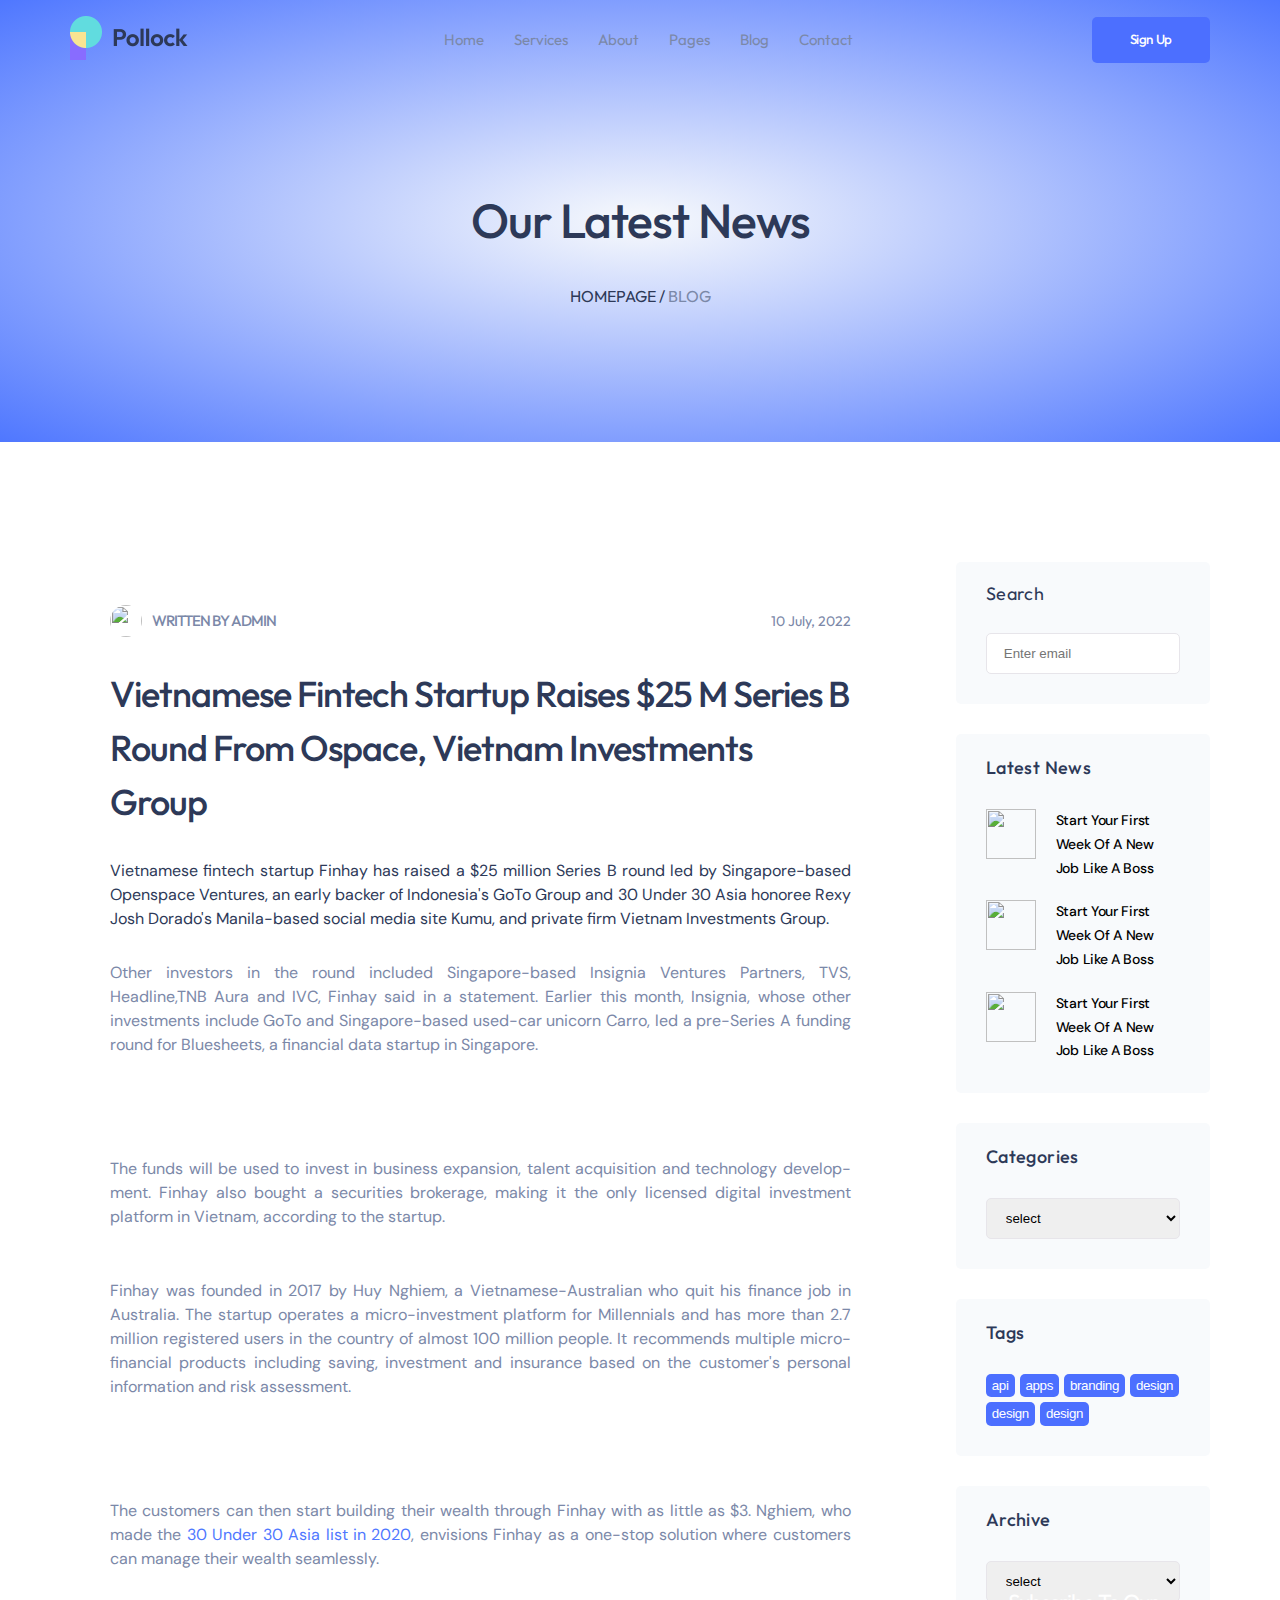
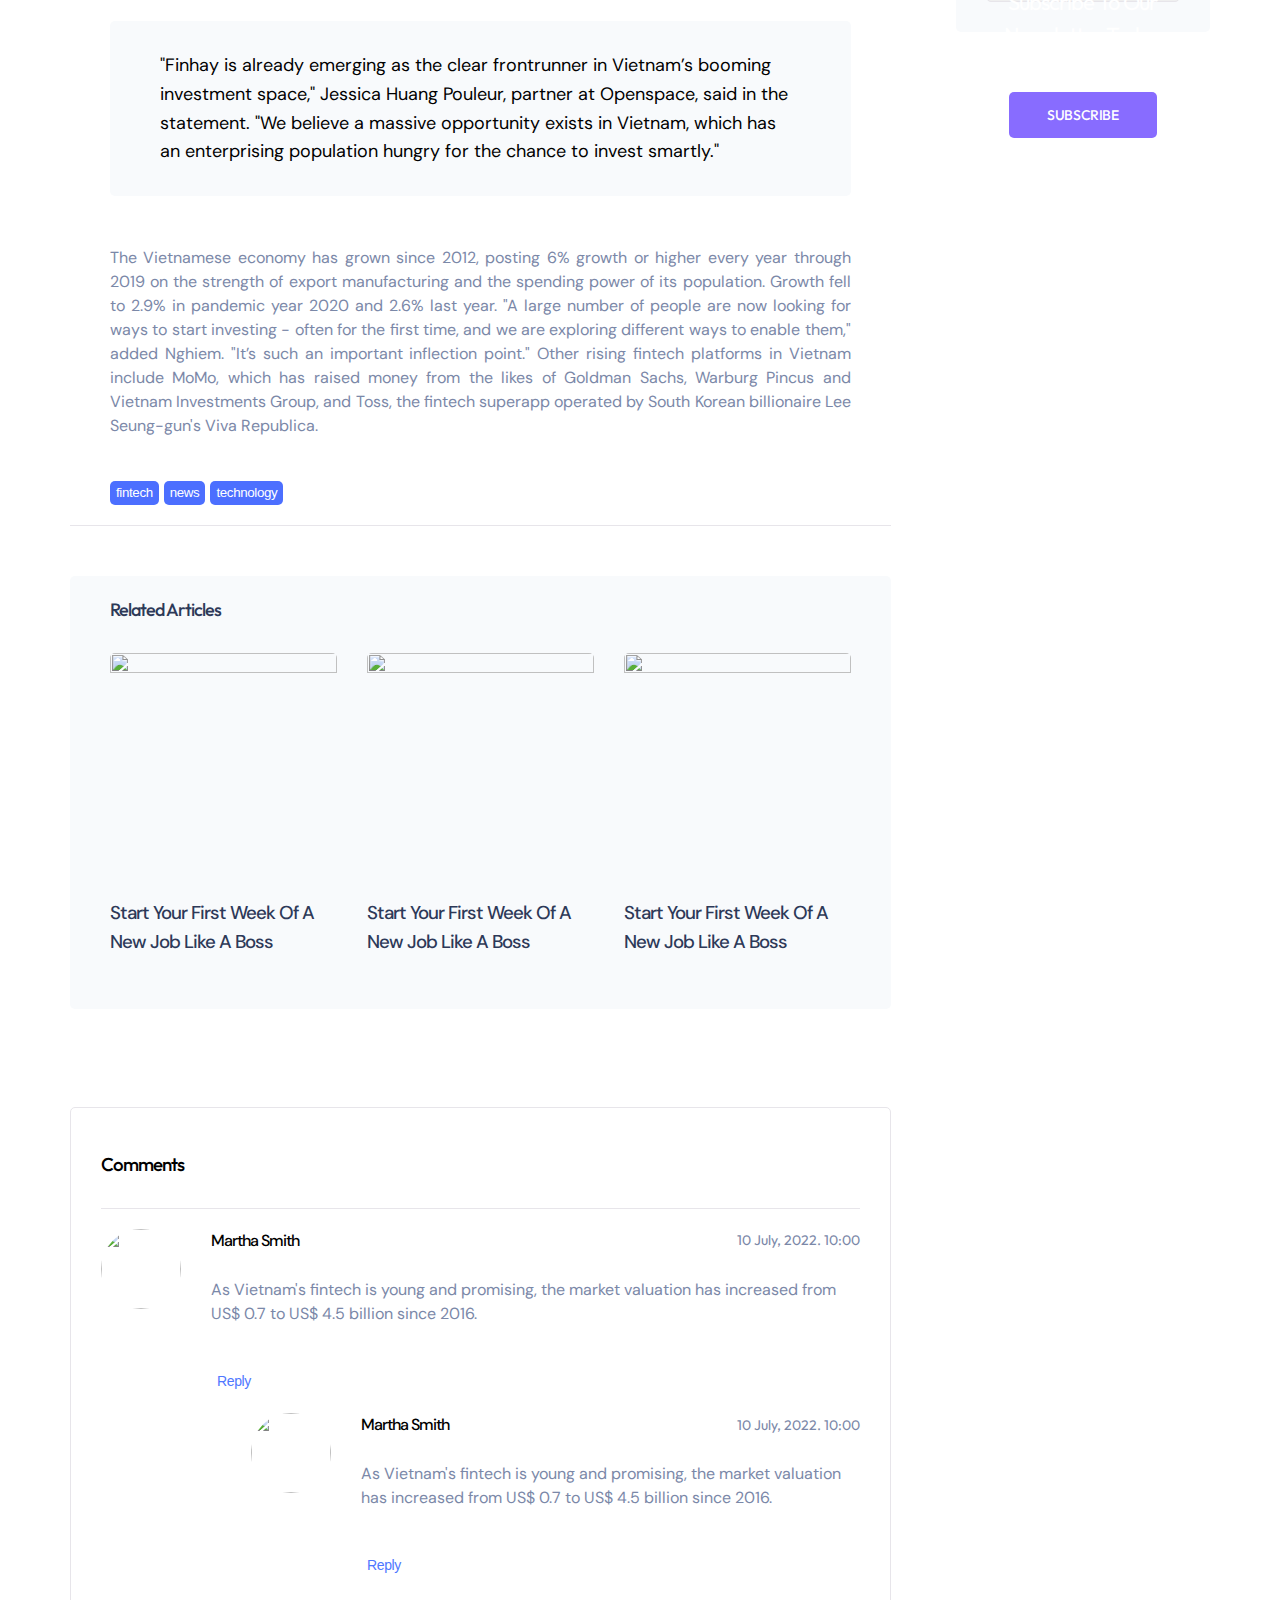
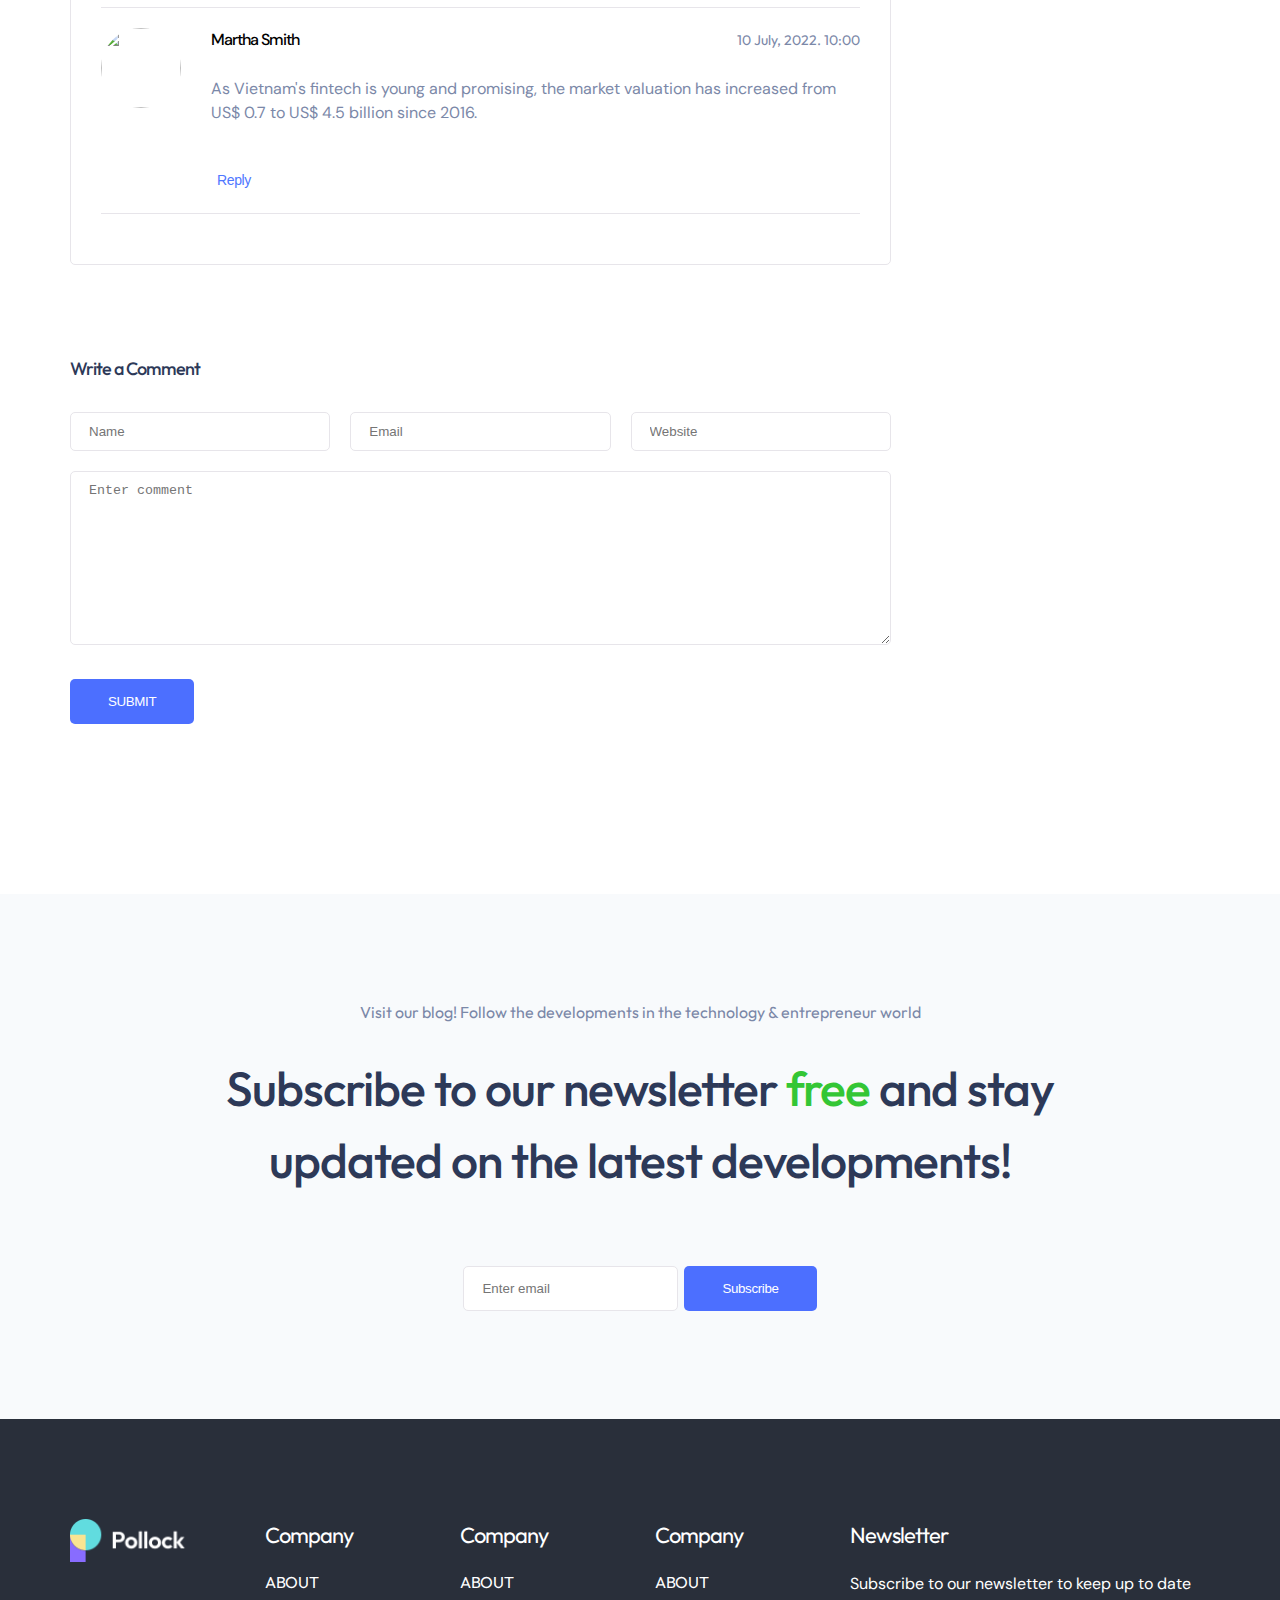
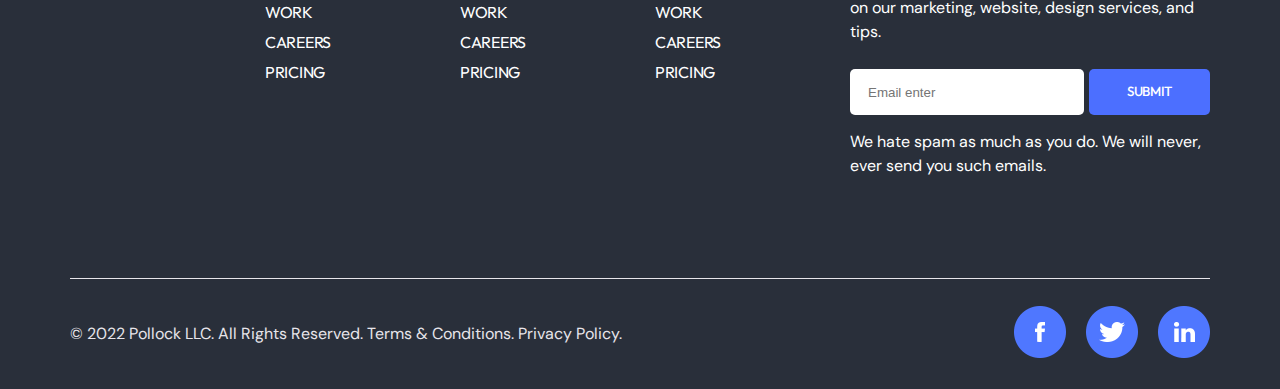
==== page_blog_single_post.html @ 5c11debd "init project" ====
<!DOCTYPE html>
<html lang="en">
  <head>
    <meta charset="UTF-8" />
    <meta http-equiv="X-UA-Compatible" content="IE=edge" />
    <meta name="viewport" content="width=device-width, initial-scale=1.0" />
    <link rel="stylesheet" href="./assets/css/header.css" />
    <link rel="stylesheet" href="./assets/css/helper.css" />
    <link rel="stylesheet" href="./assets/css/layout.css" />
    <link rel="stylesheet" href="./assets/css/styles.css" />
    <link rel="stylesheet" href="./assets/css/reset.css" />
    <link rel="stylesheet" href="./assets/css/page_blog_single_post.css" />
    <link rel="stylesheet" href="./assets/css/footer.css" />
    <link
      rel="stylesheet"
      href="https://cdnjs.cloudflare.com/ajax/libs/font-awesome/6.4.0/css/all.min.css"
      integrity="sha512-iecdLmaskl7CVkqkXNQ/ZH/XLlvWZOJyj7Yy7tcenmpD1ypASozpmT/E0iPtmFIB46ZmdtAc9eNBvH0H/ZpiBw=="
      crossorigin="anonymous"
      referrerpolicy="no-referrer"
    />
    <title>Document</title>
  </head>
  <body>
    <div class="wrapper">
      <!-- header -->
      <header class="header bg-light-gradient">
        <div class="header-main container d-flex justify-between align-center">
          <div class="header-logo">
            <a href="" class="header-logo__link">
              <img
                class="header-logo__image"
                src="./assets/image/logo.png"
                alt=""
              />
            </a>
          </div>
          <nav class="main-nav">
            <ul class="main-nav__list gap-30 unstyled d-flex align-center">
              <li class="main-nav__item">
                <a
                  href=""
                  class="main-nav__link f-outfit hsub-2 color-text-light decoration-none"
                  >Home</a
                >
              </li>
              <li class="main-nav__item">
                <a
                  href=""
                  class="main-nav__link f-outfit hsub-2 color-text-light decoration-none"
                  >Services</a
                >
              </li>
              <li class="main-nav__item">
                <a
                  href=""
                  class="main-nav__link f-outfit hsub-2 color-text-light decoration-none"
                  >About</a
                >
              </li>
              <li class="main-nav__item">
                <a
                  href=""
                  class="main-nav__link f-outfit hsub-2 color-text-light decoration-none"
                  >Pages</a
                >
              </li>
              <li class="main-nav__item">
                <a
                  href=""
                  class="main-nav__link f-outfit hsub-2 color-text-light decoration-none"
                  >Blog</a
                >
              </li>
              <li class="main-nav__item">
                <a
                  href=""
                  class="main-nav__link f-outfit hsub-2 color-text-light decoration-none"
                  >Contact</a
                >
              </li>
            </ul>
          </nav>
          <div class="header-action gap-20 d-flex justify-between align-center">
            <div class="header-action__item">
              <a href="" class="header-action__link">
                <i
                  class="fa-solid header-action__icon fa-magnifying-glass color-text-light"
                ></i>
              </a>
            </div>
            <div class="header-action__item">
              <a href="" class="header-action__link">
                <i
                  class="fa-solid header-action__icon fa-bag-shopping color-text-light"
                ></i>
              </a>
            </div>
            <div class="header-action__item">
              <button
                class="button f-outfit radius-small button-bg__primary button-spacing__primary"
              >
                Sign Up
              </button>
            </div>
          </div>
        </div>
        <div class="header-banner text-center pb-120">
          <h2 class="banner__title h2 color-text-heading">Our Latest News</h2>
          <span
            class="banner-router f-outfit color-text-heading text-uppercase"
          >
            homepage /
            <span class="banner-router__child color-text-light"> Blog </span>
          </span>
        </div>
      </header>
      <!-- end header -->
      <main class="main ">
        <section class="page-section container pb-120">
       
            <div class="sidebar row">
              <div class="d-flex flex-column gap-50 col" style="--w-xl: 9">
                <div class="card radius-small">
                  <div class="card__figure">
                    <img
                      src="https://i.pinimg.com/564x/ba/bd/2d/babd2dd545d405e752c16e2f4f1e6d29.jpg"
                      alt=""
                      class="card__image radius-small"
                    />
                  </div>
                  <div class="card__body d-flex flex-column">
                    <div class="card-info d-flex justify-between align-center">
                      <div class="card-info__author d-flex align-center">
                        <img
                          src="https://i.pinimg.com/564x/61/c6/9a/61c69a28c9e233dd6ea28fe404faa43c.jpg"
                          alt=""
                          class="author__image radius-big"
                        />
                        <h4
                          class="author__name text-uppercase color-text-light hsub-2"
                        >
                          Written By Admin
                        </h4>
                      </div>
                      <div
                        class="card-info__date f-outfit hsub-3 color-text-light"
                      >
                        10 July, 2022
                      </div>
                    </div>
                    <h2 class="card__title f-outfit color-text-heading h4">
                      Vietnamese Fintech Startup Raises $25 M Series B Round
                      From Ospace, Vietnam Investments Group
                    </h2>
                    <p
                      class="card__subtitle f-sans hsub-1 text-justify color-text-heading"
                    >
                      Vietnamese fintech startup Finhay has raised a $25 million
                      Series B round led by Singapore-based Openspace Ventures,
                      an early backer of Indonesia's GoTo Group and 30 Under 30
                      Asia honoree Rexy Josh Dorado's Manila-based social media
                      site Kumu, and private firm Vietnam Investments Group.
                    </p>
                    <div class="card__copy d-flex flex-column gap-50">
                      <p
                        class="card__copy f-sans hsub-1 text-justify color-text-light"
                      >
                        Other investors in the round included Singapore-based
                        Insignia Ventures Partners, TVS, Headline,TNB Aura and
                        IVC, Finhay said in a statement. Earlier this month,
                        Insignia, whose other investments include GoTo and
                        Singapore-based used-car unicorn Carro, led a pre-Series
                        A funding round for Bluesheets, a financial data startup
                        in Singapore.
                      </p>
                      <img
                        src="https://i.pinimg.com/564x/04/37/f6/0437f61178f8d290c9ce73eb2063abb8.jpg"
                        alt=""
                        class="card-copy__image"
                      />
                      <p
                        class="card__copy f-sans hsub-1 text-justify color-text-light"
                      >
                        The funds will be used to invest in business expansion,
                        talent acquisition and technology develop- ment. Finhay
                        also bought a securities brokerage, making it the only
                        licensed digital investment platform in Vietnam,
                        according to the startup.
                      </p>
                      <p
                        class="card__copy f-sans hsub-1 text-justify color-text-light"
                      >
                        Finhay was founded in 2017 by Huy Nghiem, a
                        Vietnamese-Australian who quit his finance job in
                        Australia. The startup operates a micro-investment
                        platform for Millennials and has more than 2.7 million
                        registered users in the country of almost 100 million
                        people. It recommends multiple micro-financial products
                        including saving, investment and insurance based on the
                        customer's personal information and risk assessment.
                      </p>
                      <img
                        src="https://i.pinimg.com/564x/b8/0c/92/b80c92c9e4e44bb96b634a8e939a6ffc.jpg"
                        alt=""
                        class="card-copy__image"
                      />
                      <p
                        class="card__copy f-sans hsub-1 text-justify color-text-light"
                      >
                        The customers can then start building their wealth
                        through Finhay with as little as $3. Nghiem, who made
                        the
                        <span class="color-action-blue"
                          >30 Under 30 Asia list in 2020</span
                        >, envisions Finhay as a one-stop solution where
                        customers can manage their wealth seamlessly.
                      </p>
                      <div
                        class="card-box__copy bg-light radius-small f-sans paragraph-1"
                      >
                        "Finhay is already emerging as the clear frontrunner in
                        Vietnam’s booming investment space," Jessica Huang
                        Pouleur, partner at Openspace, said in the statement.
                        "We believe a massive opportunity exists in Vietnam,
                        which has an enterprising population hungry for the
                        chance to invest smartly."
                      </div>
                      <p
                        class="card__copy f-sans hsub-1 text-justify color-text-light"
                      >
                        The Vietnamese economy has grown since 2012, posting 6%
                        growth or higher every year through 2019 on the strength
                        of export manufacturing and the spending power of its
                        population. Growth fell to 2.9% in pandemic year 2020
                        and 2.6% last year. "A large number of people are now
                        looking for ways to start investing - often for the
                        first time, and we are exploring different ways to
                        enable them," added Nghiem. "It’s such an important
                        inflection point." Other rising fintech platforms in
                        Vietnam include MoMo, which has raised money from the
                        likes of Goldman Sachs, Warburg Pincus and Vietnam
                        Investments Group, and Toss, the fintech superapp
                        operated by South Korean billionaire Lee Seung-gun's
                        Viva Republica.
                      </p>
                    </div>
                  </div>
                  <div
                    class="border-bottom card__footer d-flex justify-between align-center"
                  >
                    <div class="d-flex gap-5">
                      <button class="button button-bg__primary radius-small">
                        fintech
                      </button>
                      <button class="button button-bg__primary radius-small">
                        news
                      </button>
                      <button class="button button-bg__primary radius-small">
                        technology
                      </button>
                    </div>
                    <ul class="card-icon unstyled d-flex">
                      <li class="card-icon__item">
                        <a href="" class="color-text-light">
                          <i class="fa-brands fa-twitter"></i>
                        </a>
                      </li>
                      <li class="card-icon__item">
                        <a href="" class="color-text-light">
                          <i class="fa-brands fa-facebook"></i>
                        </a>
                      </li>
                      <li class="card-icon__item">
                        <a href="" class="color-text-light">
                          <i class="fa-brands fa-linkedin"></i>
                        </a>
                      </li>
                    </ul>
                  </div>
                </div>
                <div class="related-wrapper bg-light radius-small">
                    <h2 class="h6 color-text-heading">Related Articles</h2>
                    <div class="related-articles row">
                      <div class="col" style="--w-xl: 4">
                        <div class="card d-flex flex-column gap-20">
                          <img
                            src="https://i.pinimg.com/564x/61/c6/9a/61c69a28c9e233dd6ea28fe404faa43c.jpg"
                            alt=""
                            class="card__image aspect-square radius-small"
                          />
                          <h3 class="card__title f-sans color-text-heading">
                            Start Your First Week Of A New Job Like A Boss
                          </h3>
                        </div>
                      </div>
                      <div class="col" style="--w-xl: 4">
                        <div class="card d-flex flex-column gap-20">
                          <img
                            src="https://i.pinimg.com/564x/c1/e4/19/c1e419436866b1fc0b0617cddaef78e4.jpg"
                            alt=""
                            class="card__image aspect-square radius-small"
                          />
                          <h3 class="card__title f-sans color-text-heading">
                            Start Your First Week Of A New Job Like A Boss
                          </h3>
                        </div>
                      </div>
                      <div class="col" style="--w-xl: 4">
                        <div class="card d-flex flex-column gap-20">
                          <img
                            src="https://i.pinimg.com/736x/e9/65/49/e96549b7b647e0893d6d91e69930e09c.jpg"
                            alt=""
                            class="card__image aspect-square radius-small"
                          />
                          <h3 class="card__title f-sans color-text-heading">
                            Start Your First Week Of A New Job Like A Boss
                          </h3>
                        </div>
                      </div>
                    </div>
                </div>
                <div class="comment-wrapper border-solid__light radius-small">
                    <h3 class="comment__title">Comments</h3>
                    <div class="comment__item gap-30 border-top d-flex">
                      <div class="comment__figure">
                        <img
                          src="https://i.pinimg.com/564x/a7/c4/14/a7c414ca49379e761c4adec30c6b21cc.jpg"
                          alt=""
                          class="comment__image radius-big"
                        />
                      </div>
                      <div class="comment-content w-full">
                        <div class="d-flex justify-between align-center">
                          <h4 class="comment-content__name f-sans hsub-1">
                            Martha Smith
                          </h4>
                          <span class="d-block hsub-3 color-text-light f-outfit">
                            10 July, 2022. 10:00
                          </span>
                        </div>
                        <div
                          class="comment-content__text f-sans hsub-1 color-text-light"
                        >
                          As Vietnam's fintech is young and promising, the market
                          valuation has increased from US$ 0.7 to US$ 4.5 billion since
                          2016.
                        </div>
                        <button class="button color-main-blue weight-500 hsub-3">
                          <i class="fa-solid fa-reply"></i> Reply
                        </button>
                      </div>
                    </div>
                  
                    <div class="comment-item__reply gap-30  d-flex">
                      <div class="comment__figure">
                        <img
                          src="https://i.pinimg.com/564x/54/19/19/541919f3f3794098edbaf5e1cd3f70c8.jpg"
                          alt=""
                          class="comment__image radius-big"
                        />
                      </div>
                      <div class="comment-content w-full">
                        <div class="d-flex justify-between align-center">
                          <h4 class="comment-content__name f-sans hsub-1">
                            Martha Smith
                          </h4>
                          <span class="d-block hsub-3 color-text-light f-outfit">
                            10 July, 2022. 10:00
                          </span>
                        </div>
                        <div
                          class="comment-content__text f-sans hsub-1 color-text-light"
                        >
                          As Vietnam's fintech is young and promising, the market
                          valuation has increased from US$ 0.7 to US$ 4.5 billion since
                          2016.
                        </div>
                        <button class="button color-main-blue weight-500 hsub-3">
                          <i class="fa-solid fa-reply"></i> Reply
                        </button>
                      </div>
                    </div>
                    <div class="comment__item gap-30 border-top d-flex">
                        <div class="comment__figure">
                          <img
                            src="https://i.pinimg.com/564x/a7/c4/14/a7c414ca49379e761c4adec30c6b21cc.jpg"
                            alt=""
                            class="comment__image radius-big"
                          />
                        </div>
                        
                        <div class="comment-content w-full">
                          <div class="d-flex justify-between align-center">
                            <h4 class="comment-content__name f-sans hsub-1">
                              Martha Smith
                            </h4>
                            <span class="d-block hsub-3 color-text-light f-outfit">
                              10 July, 2022. 10:00
                            </span>
                          </div>
                          <div
                            class="comment-content__text f-sans hsub-1 color-text-light"
                          >
                            As Vietnam's fintech is young and promising, the market
                            valuation has increased from US$ 0.7 to US$ 4.5 billion since
                            2016.
                          </div>
                          <button class="button color-main-blue weight-500 hsub-3">
                            <i class="fa-solid fa-reply"></i> Reply
                          </button>
                        </div>
                      </div>
                  </div>
                  <form action="" class="form-comment ">
                        <h3 class="color-text-heading h6 form-comment__title">
                            Write a Comment
                        </h3>
                        <div class="d-flex justify-between gap-20">
                            <input type="text" name="" id="" class="border-solid__light w-full input-outline__none radius-small input-spacing__medium" placeholder="Name">
                            <input type="text" name="" id="" class="border-solid__light w-full input-outline__none radius-small input-spacing__medium" placeholder="Email">
                            <input type="text" name="" id="" class="border-solid__light w-full input-outline__none radius-small input-spacing__medium" placeholder="Website">
                        </div>
                        <div class="">
                            <textarea placeholder="Enter comment" class="radius-small input-spacing__medium form-input__text input-outline__none w-full border-solid__light" name="" id="" cols="30" rows="10"></textarea>
                        </div>
                        <button class="button button-spacing__primary button-bg__primary radius-small text-uppercase ">
                            Submit
                        </button>
                  </form>
              </div>
              <aside class="col gap-30 d-flex flex-column" style="--w-xl: 3">
                <div class="aside-item bg-light radius-small">
                  <div class="aside-item__form d-flex flex-column">
                    <label
                      for=""
                      class="aside-item__title f-outfit h6 color-text-heading"
                    >
                      Search
                    </label>
                    <div
                      class="input-group bg-white d-flex justify-between border-solid__light radius-small"
                    >
                      <input
                        type="text"
                        class="input-group__input input input-outline__none"
                        placeholder="Enter email"
                        name=""
                        id=""
                      />
                      <button class="button">
                        <i class="fa-solid fa-magnifying-glass"></i>
                      </button>
                    </div>
                  </div>
                </div>
                <div class="aside-item bg-light radius-small">
                  <h3 class="aside-item__title f-outfit h6 color-text-heading">
                    Latest News
                  </h3>
                  <div class="list-popup d-flex flex-column gap-20">
                    <div class="list-popup__item gap-20 d-flex">
                      <img
                        src="https://i.pinimg.com/564x/fa/b7/06/fab7066ab2403b1694e13d5d5771da05.jpg"
                        alt=""
                        class="popup__image"
                      />
                      <h4 class="popup__title f-sans hsub-3">
                        Start Your First Week Of A New Job Like A Boss
                      </h4>
                    </div>
                    <div class="list-popup__item gap-20 d-flex">
                      <img
                        src="https://i.pinimg.com/564x/fa/b7/06/fab7066ab2403b1694e13d5d5771da05.jpg"
                        alt=""
                        class="popup__image"
                      />
                      <h4 class="popup__title f-sans hsub-3">
                        Start Your First Week Of A New Job Like A Boss
                      </h4>
                    </div>
                    <div class="list-popup__item gap-20 d-flex">
                      <img
                        src="https://i.pinimg.com/564x/fa/b7/06/fab7066ab2403b1694e13d5d5771da05.jpg"
                        alt=""
                        class="popup__image"
                      />
                      <h4 class="popup__title f-sans hsub-3">
                        Start Your First Week Of A New Job Like A Boss
                      </h4>
                    </div>
                  </div>
                </div>
                <div class="aside-item bg-light radius-small">
                  <h3 class="aside-item__title f-outfit h6 color-text-heading">
                    Categories
                  </h3>
                  <select
                    name=""
                    id=""
                    class="w-full border-solid__light select-group radius-small"
                  >
                    <option value="">select</option>
                  </select>
                </div>

                <div class="aside-item bg-light radius-small">
                  <h3 class="aside-item__title f-outfit h6 color-text-heading">
                    Tags
                  </h3>
                  <div class="list-tabs d-flex flex-wrap gap-5">
                    <button class="button button-bg__primary radius-small">
                      api
                    </button>
                    <button class="button button-bg__primary radius-small">
                      apps
                    </button>
                    <button class="button button-bg__primary radius-small">
                      branding
                    </button>
                    <button class="button button-bg__primary radius-small">
                      design
                    </button>
                    <button class="button button-bg__primary radius-small">
                      design
                    </button>
                    <button class="button button-bg__primary radius-small">
                      design
                    </button>
                  </div>
                </div>
                <div class="aside-item bg-light radius-small">
                  <h3 class="aside-item__title f-outfit h6 color-text-heading">
                    Archive
                  </h3>
                  <select
                    name=""
                    id=""
                    class="w-full border-solid__light select-group radius-small"
                  >
                    <option value="">select</option>
                  </select>
                </div>
                <div
                  class="aside-item__figure relative d-flex justify-center align-center"
                >
                  <img
                    src="https://i.pinimg.com/564x/f8/4e/74/f84e74292788d5b0f3b155b888dbfb21.jpg"
                    alt=""
                    class="radius-small"
                  />

                  <div
                    class="figure-text align-center absolute d-flex flex-column"
                  >
                    <h5 class="text-center h5 color-white weight-400">
                      Subscribe To Our Newsletter Today
                    </h5>
                    <button
                      class="button button-bg__secondary text-uppercase f-outfit hsub-3 button-spacing__primary radius-small"
                    >
                      Subscribe
                    </button>
                  </div>
                </div>
              </aside>
            </div>
       
        </section>
        <section class="page-section bg-light">
            <div class="email-group text-center">
              <p
                class="email-group__subheading f-outfit weight-400 color-text-light"
              >
                Visit our blog! Follow the developments in the technology &
                entrepreneur world
              </p>
              <h2 class="email-group__heading h2 f-outfit color-text-heading">
                Subscribe to our newsletter
                <span class="color-main-green">free</span> and stay updated on the
                latest developments!
              </h2>
              <div class="email-form d-flex justify-center">
                <input
                  type="text"
                  placeholder="Enter email"
                  name=""
                  id=""
                  class="radius-small input-email__input input-outline__none border-solid__light"
                />
                <button
                  class="button button-bg__primary radius-small button-spacing__primary"
                >
                  Subscribe
                </button>
              </div>
            </div>
          </section>
      </main>
      <!-- footer -->
      <footer class="footer bg-dark-light">
        <div class="footer__block-wrapper container">
          <div class="row pd-100">
            <div class="col" style="--w-xl: 2">
              <img
                src="./assets/image/logo-footer.png"
                alt=""
                class="footer__image"
              />
            </div>
            <div class="col" style="--w-xl: 2">
              <h2 class="footer-block__heading color-white weight-400 h5">
                Company
              </h2>
              <ul class="footer-nav__list d-flex flex-column">
                <li class="footer-nav__item unstyled">
                  <a
                    href=""
                    class="decoration-none color-white f-outfit d-block text-uppercase spacing-small"
                  >
                    About
                  </a>
                </li>
                <li class="footer-nav__item unstyled">
                  <a
                    href=""
                    class="decoration-none color-white f-outfit d-block text-uppercase spacing-small"
                  >
                    Work
                  </a>
                </li>
                <li class="footer-nav__item unstyled">
                  <a
                    href=""
                    class="decoration-none color-white f-outfit d-block text-uppercase spacing-small"
                  >
                    Careers
                  </a>
                </li>
                <li class="footer-nav__item unstyled">
                  <a
                    href=""
                    class="decoration-none color-white f-outfit d-block text-uppercase spacing-small"
                  >
                    Pricing
                  </a>
                </li>
              </ul>
            </div>
            <div class="col" style="--w-xl: 2">
              <h2 class="footer-block__heading color-white weight-400 h5">
                Company
              </h2>
              <ul class="footer-nav__list d-flex flex-column">
                <li class="footer-nav__item unstyled">
                  <a
                    href=""
                    class="decoration-none color-white f-outfit d-block text-uppercase spacing-small"
                  >
                    About
                  </a>
                </li>
                <li class="footer-nav__item unstyled">
                  <a
                    href=""
                    class="decoration-none color-white f-outfit d-block text-uppercase spacing-small"
                  >
                    Work
                  </a>
                </li>
                <li class="footer-nav__item unstyled">
                  <a
                    href=""
                    class="decoration-none color-white f-outfit d-block text-uppercase spacing-small"
                  >
                    Careers
                  </a>
                </li>
                <li class="footer-nav__item unstyled">
                  <a
                    href=""
                    class="decoration-none color-white f-outfit d-block text-uppercase spacing-small"
                  >
                    Pricing
                  </a>
                </li>
              </ul>
            </div>
            <div class="col" style="--w-xl: 2">
              <h2 class="footer-block__heading color-white weight-400 h5">
                Company
              </h2>
              <ul class="footer-nav__list d-flex flex-column">
                <li class="footer-nav__item unstyled">
                  <a
                    href=""
                    class="decoration-none color-white f-outfit d-block text-uppercase spacing-small"
                  >
                    About
                  </a>
                </li>
                <li class="footer-nav__item unstyled">
                  <a
                    href=""
                    class="decoration-none color-white f-outfit d-block text-uppercase spacing-small"
                  >
                    Work
                  </a>
                </li>
                <li class="footer-nav__item unstyled">
                  <a
                    href=""
                    class="decoration-none color-white f-outfit d-block text-uppercase spacing-small"
                  >
                    Careers
                  </a>
                </li>
                <li class="footer-nav__item unstyled">
                  <a
                    href=""
                    class="decoration-none color-white f-outfit d-block text-uppercase spacing-small"
                  >
                    Pricing
                  </a>
                </li>
              </ul>
            </div>
            <div class="col" style="--w-xl: 4">
              <h2 class="footer-block__heading color-white weight-400 h5">
                Newsletter
              </h2>
              <div class="footer-content__text f-sans color-white hsub-1">
                Subscribe to our newsletter to keep up to date on our marketing,
                website, design services, and tips.
              </div>
              <div class="footer-form d-flex flex-row gap-5">
                <input
                  type="text"
                  name=""
                  id=""
                  placeholder="Email enter"
                  class="input radius-small input-outline__none border-solid__light input-spacing__medium w-full"
                />
                <button
                  class="button radius-small button-bg__primary button-spacing__primary text-uppercase f-outfit"
                >
                  Submit
                </button>
              </div>
              <div class="footer-content__text f-sans color-white hsub-1">
                We hate spam as much as you do. We will never, ever send you
                such emails.
              </div>
            </div>
          </div>
          <div
            class="footer-box__sub border-top d-flex justify-between align-center"
          >
            <div class="color-text-gray f-sans hsub-1">
              © 2022 Pollock LLC. All Rights Reserved. Terms & Conditions.
              Privacy Policy.
            </div>
            <ul class="nav-icon unstyled d-flex gap-20">
              <li class="nav-icon__item">
                <a href="" class="d-block">
                  <img
                    src="./assets/image/face.png"
                    alt=""
                    class="nav-icon__image"
                  />
                </a>
              </li>
              <li class="nav-icon__item">
                <a href="" class="d-block">
                  <img
                    src="./assets/image/tw.png"
                    alt=""
                    class="nav-icon__image"
                  />
                </a>
              </li>
              <li class="nav-icon__item">
                <a href="" class="d-block">
                  <img
                    src="./assets/image/in.png"
                    alt=""
                    class="nav-icon__image"
                  />
                </a>
              </li>
            </ul>
          </div>
        </div>
      </footer>
      <!-- end footer -->
    </div>
  </body>
</html>
---- assets/css/header.css ----
.header{
    padding: 16px 0;
}
.header-logo__image{
    max-width: 176px;
    max-height: 44px;
}


.header-action__icon{
    width: 24px;
    height: 24px;
}


.banner__title{
    margin-bottom: 30px;
}
---- assets/css/helper.css ----
.w-full{
    width: 100%;
}
.h-full{
    height: 100%;
}
.flex-wrap{
    flex-wrap: wrap;
}
.d-flex {
    display: flex;
}
.d-block{
    display: block;
}
.d-none{
    display: none;
}
.flex-row{
    flex-direction: row;
}
.row-reverse{
    flex-direction: row-reverse;
}
.flex-column{
    flex-direction: column;
}
.unstyled{
    list-style-type: none;
}
.justify-center{
    justify-content: center
}
.justify-between{
    justify-content: space-between;
}
.align-center{
    align-items: center;
}
.decoration-none{
    text-decoration: none;
}
.text-center{
    text-align: center;
}
.text-justify{
    text-align: justify;
}
.pointer{
    cursor: pointer;
} 
.text-uppercase{
    text-transform: uppercase;
}
.gap-5{
    gap: 5px;
}
.gap-10{
    gap: 10px;
}
.gap-30{
    gap: 30px;
}
.gap-20{
    gap: 20px;
}
.gap-50{
    gap: 50px;
}
.gap-65{
    gap: 65px 0;
}
.relative{
    position: relative;
}
.absolute{
    position: absolute;
}

.f-outfit{
    font-family: var(--font-outfit);
}
.f-sans {
    font-family: var(--font-sans);
}

/* typography */
.h0{
    font-size: 72px;
}
.h1{
    font-size: 64px;
}
.h2{
    font-size: 48px;

}
.h3{
    font-size: 42px;
}
.h4{
    font-size: 36px;
}
.h5{
    font-size: 22px;
}
.h6{
    font-size: 18px;
}
.hsub-1{
    font-size: 16px;
    line-height: 1.5;
}
.hsub-2{
    font-size: 15px;
    line-height: 1.7;

}
.hsub-3{
    font-size: 14px;
    line-height: 1.5;

}

.paragraph-1{
    font-size: 18px;
    line-height: 1.6;


}
.paragraph-2{
    font-size: 16px;
    line-height: 1.5;

}
.paragraph-3{
    font-size: 14px;
    line-height: 1.5;
}

/* 
font weight
*/
.weight-400{
    font-weight: 400;
}
.weight-500{
    font-weight: 500;
}

/* 
spacing
*/
.spacing-small{
    letter-spacing: -0.3px;
}

.pb-120{
    padding: 120px 0;
}
.pd-100{
    padding: 100px 0;
}


/* radius */
.radius-small {
    border-radius: 5px;
}
.radius-medium{
    border-radius: 20px;
}
.radius-big{
    border-radius: 50%;
}
/* 
aspect
*/

.aspect-square{
    aspect-ratio: 1;
}
/* 
border color
*/
.border-solid__light {
    border: 1px solid var(--color-text-gray);

}
.border-top{
    border-top:  1px solid var(--color-text-gray);
}
.border-bottom{
    border-bottom:  1px solid var(--color-text-gray);

}
/* button */

.button{
    border: none;
    background: var(--bg-white);
    font-weight: 500;
    line-height: 1.6;
    letter-spacing: -0.36px;
}
.button-bg__primary{
    background-color: var(--bg-btn-blue);
    color: var(--color-white);
}
.button-bg__secondary{
    background-color: var(--color-main-purple);
    color: var(--color-white) ;
}
.button-bg__gray{
    background-color: var(--color-text-gray);
    color: var(--color-text-light) ;
}

.button-style__primary{
    padding: 15px 24px;
}
.button-style__secondary{
    padding: 12px 20px;
}
.button-spacing__primary{
    padding: 12px 38px;
}

.input{
    border: none;
}
.input-spacing__medium{
    padding: 11px 18px;
}
.input-outline__none{
    outline: none;
}
---- assets/css/layout.css ----
.container{
    max-width: 1170px;
    margin: 0 auto;
    padding-inline: calc((var(--gap) / 2));
}
.row{
    display: flex;
    flex-wrap: wrap;
    margin-inline: calc((-1 * var(--gap) / 2));
}
.col{
    width: 100%;
    padding-inline: calc((var(--gap) / 2));
}
/* responsive */
@media(min-width: 320px){
    [style*="--w-sm"]{
        width: calc((100% / 12 ) * var(--w-sm));
        max-width: calc((100% / 12 ) var(--w-sm));
    }
}
@media(min-width : 768px){
    [style*="--w-md"]{
        width: calc((100% / 12) * var(--w-md));
        max-width: calc((100% / 12) * var(--w-md));
    }
}   
@media(min-width : 992px){
    [style*="--w-lg"]{
        width: calc((100% / 12) * var(--w-lg));
        max-width: calc((100% / 12) var(--w-lg));
    }
}
@media(min-width : 1200px){
    [style*="--w-xl"]{
        width: calc((100% / 12) * var(--w-xl));
        max-width: calc((100% / 12) var(--w-xl));
    }
}
---- assets/css/styles.css ----
/* 
home
*/

.tex-box{

}
.text-box__width--big{
  width: 970px;
  margin: 0 auto;
}
.text-box__width--medium{
  width: 870px;
  margin: 0 auto;
}

/* === header === */
.page-header {
  padding: 16px 0;
}
.logo-image {
  width: 176px;
}
.item-hover__active {
  width: 10px;
  height: 10px;
  background: var(--color-main-green);
  top: -5px;
}
.header-action {
  gap: 20px;
}

.action-item i {
  font-size: 24px;
}
.action-item__button {
  padding: 12px 38px;
  margin-left: 10px;
}
.item-card__active {
  width: 10px;
  height: 10px;
  background: var(--color-main-red);
  left: 14px;
  top: 0;
  border: 2px solid var(--color-white);
}
---- assets/css/page_blog_single_post.css ----
.sidebar{
    gap: 35px !important ;
    flex-wrap: nowrap ;
}


/* 
card post
*/
.card__body{
    padding: 25px 40px 43px 40px;
    gap: 30px;
}
.author__image{
    width: 32px;
    height: 32px;
}
.card-info__author{
    gap: 10px;
}
.card__link{
    width: 160px;
}
.card-box__copy{
    padding: 30px 50px;
}
.card__footer{
    padding: 0 40px 20px 40px;
}
.card-icon{
    gap: 15px;
}
/* 
aside
*/
.aside-item{
    padding: 20px 30px 30px 30px;
}
.input-group{
    padding: 11px 15px;

}
.input-group__input{
    max-width: 97px;
}
.list-popup{
    margin-top: 28px;
}
.aside-item__title{
    letter-spacing: 0.4px;
    margin-bottom: 28px;
}

.popup__image{
    max-width: 50px;
    height: 50px;
}
.popup__title{
    line-height: 1.7;
    letter-spacing: -0.3px;
}

.select-group{
    padding: 11px 15px;
}
.figure-text{
    max-width: 170px;
    gap: 40px;
}
/*  */

.related-wrapper{
    padding: 20px 40px 53px 40px;
}
.related-articles{
    margin-top: 30px;
}

/* 
comment
*/
.comment-wrapper{
    margin-top: 48px;
    padding: 42px 30px 50px 30px;
}
.comment__item{
   padding: 20px 0;
   margin-top: 30px;
}
.comment-item__reply{
    padding-left: 150px;
}
.comment__item:last-child{
    border-bottom:  1px solid var(--color-text-gray);
}
.comment__image{
    width: 80px;
    height: 80px;
}
.comment-content__text{
    margin-top: 25px;
    margin-bottom: 43px;
}

.form-comment{
    margin-top: 40px;
    margin-bottom: 50px;
}
.form-comment__title{
    margin-bottom: 30px;
}
.form-input__text{
    margin-top: 20px;
    margin-bottom: 30px;
}

/* 
section email
*/
.email-group{
    max-width: 870px;
    margin: 0 auto;
    padding: 108px 0;
   
}
.email-group__heading{
    margin-top: 30px;
    margin-bottom: 70px;
}
.input-email__input{
    padding: 12px 18px;
}
.email-form{
 gap: 6px;
}
---- assets/css/footer.css ----
.footer__block-wrapper{
   
}
.footer-block__heading{
    margin-bottom: 20px ;
}
.footer-nav__list{
    gap: 10px;
}
.footer-form{
    margin-top: 25px;
    margin-bottom: 15px;
}
.footer-box__sub{
    padding: 27px 0;
}

.nav-icon__image{
    width: 52px;
    height: 52px;
}
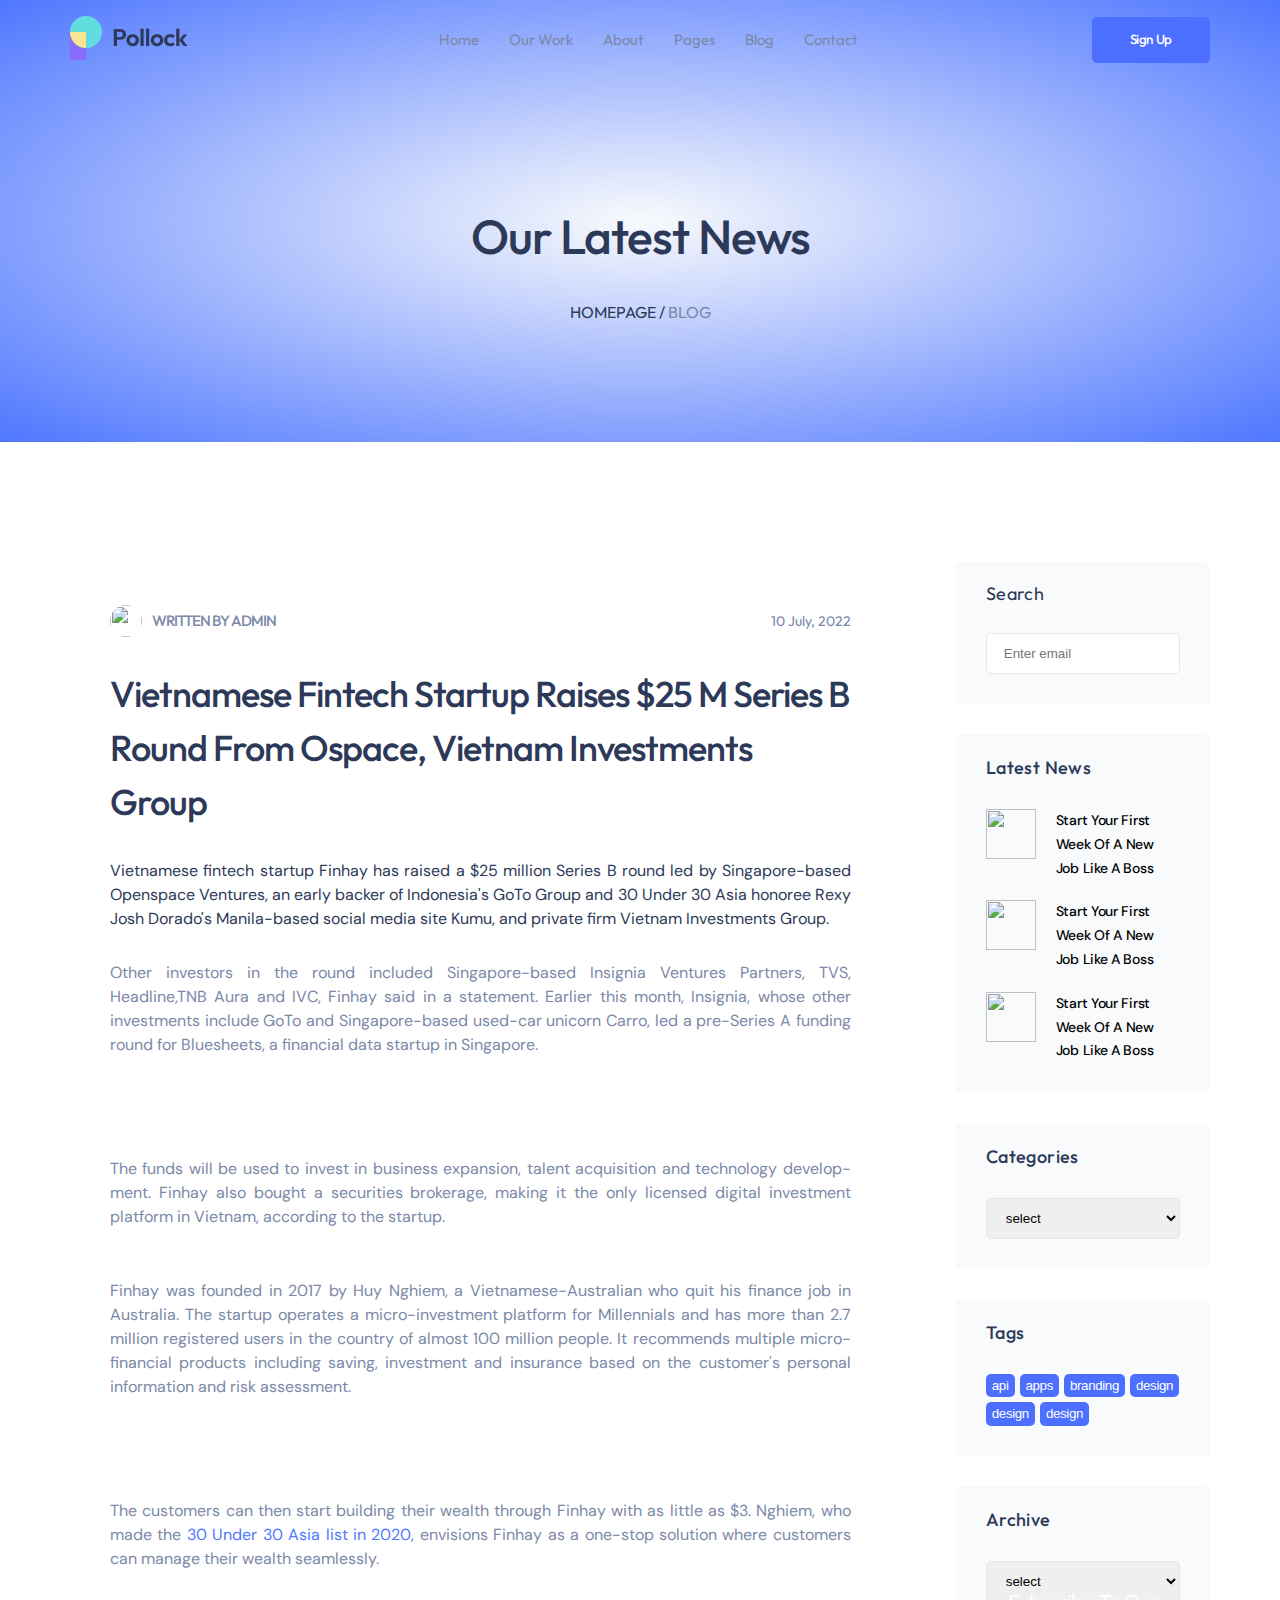
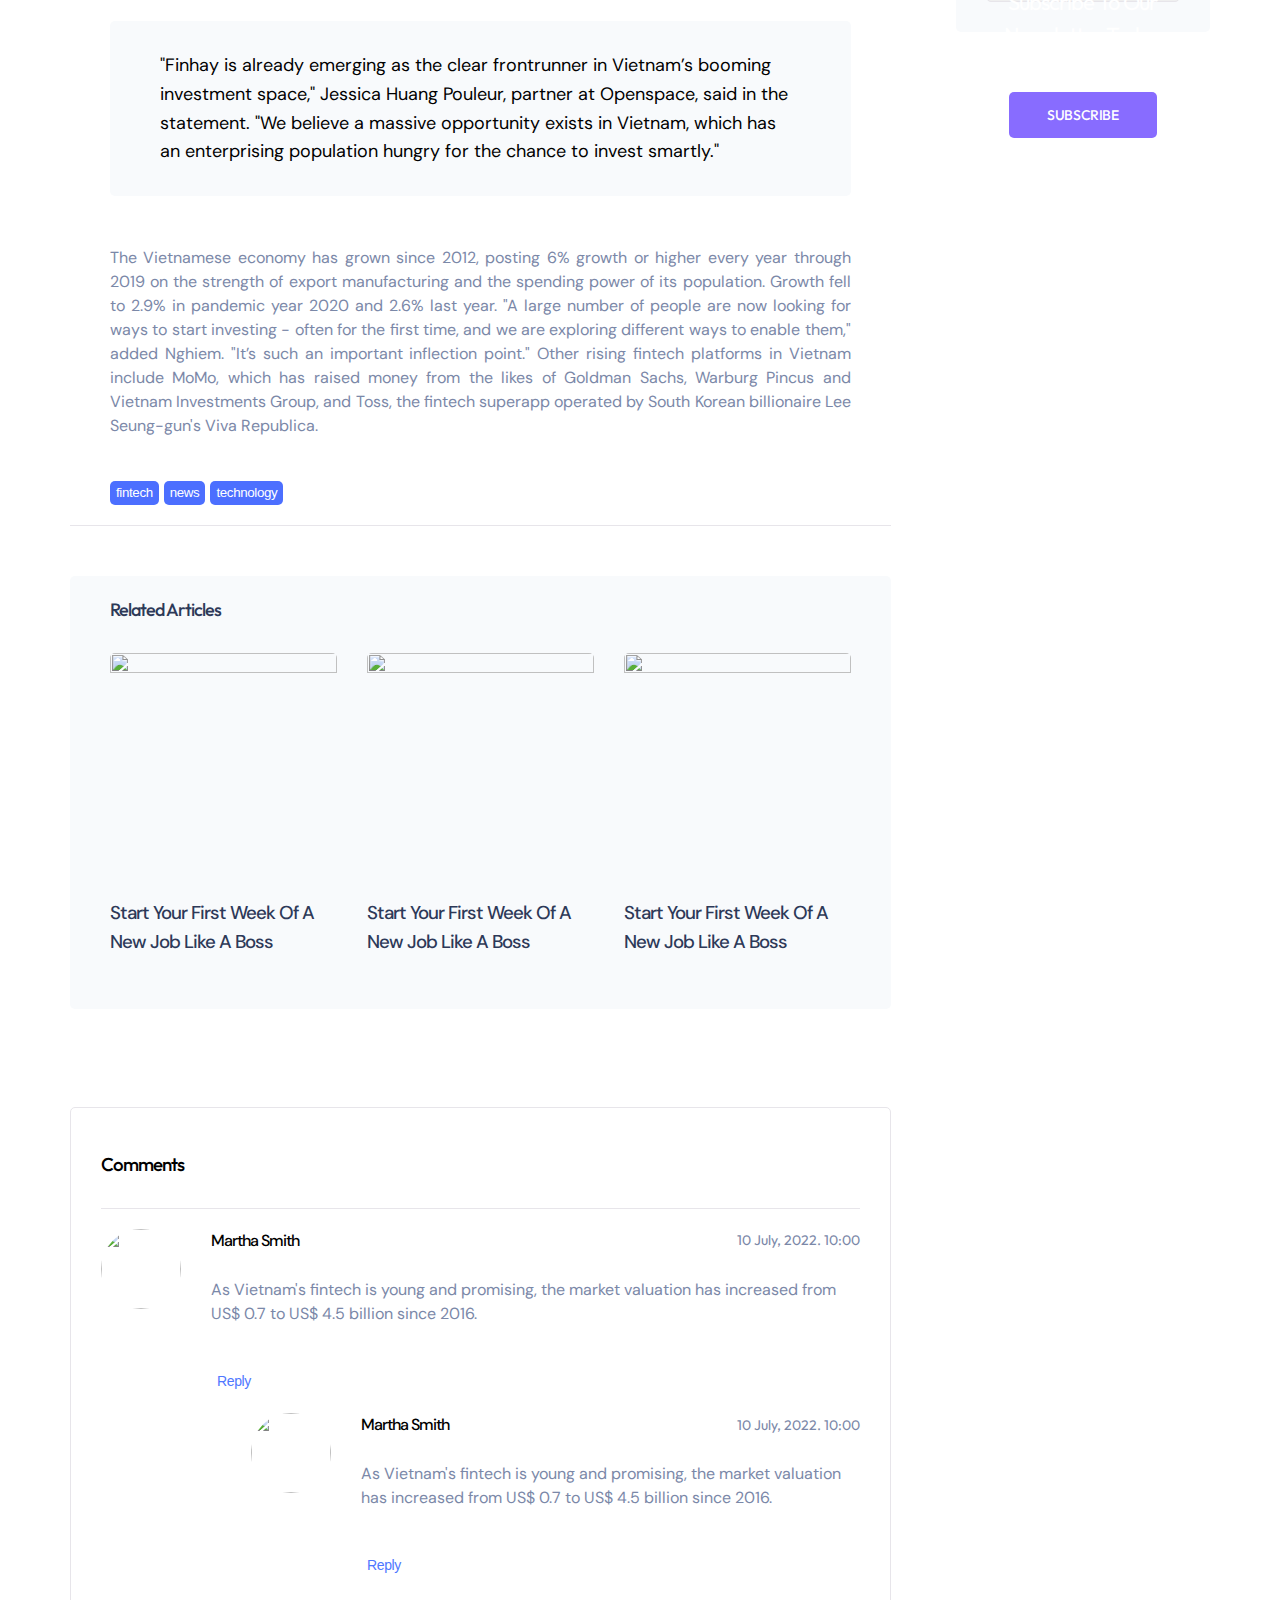
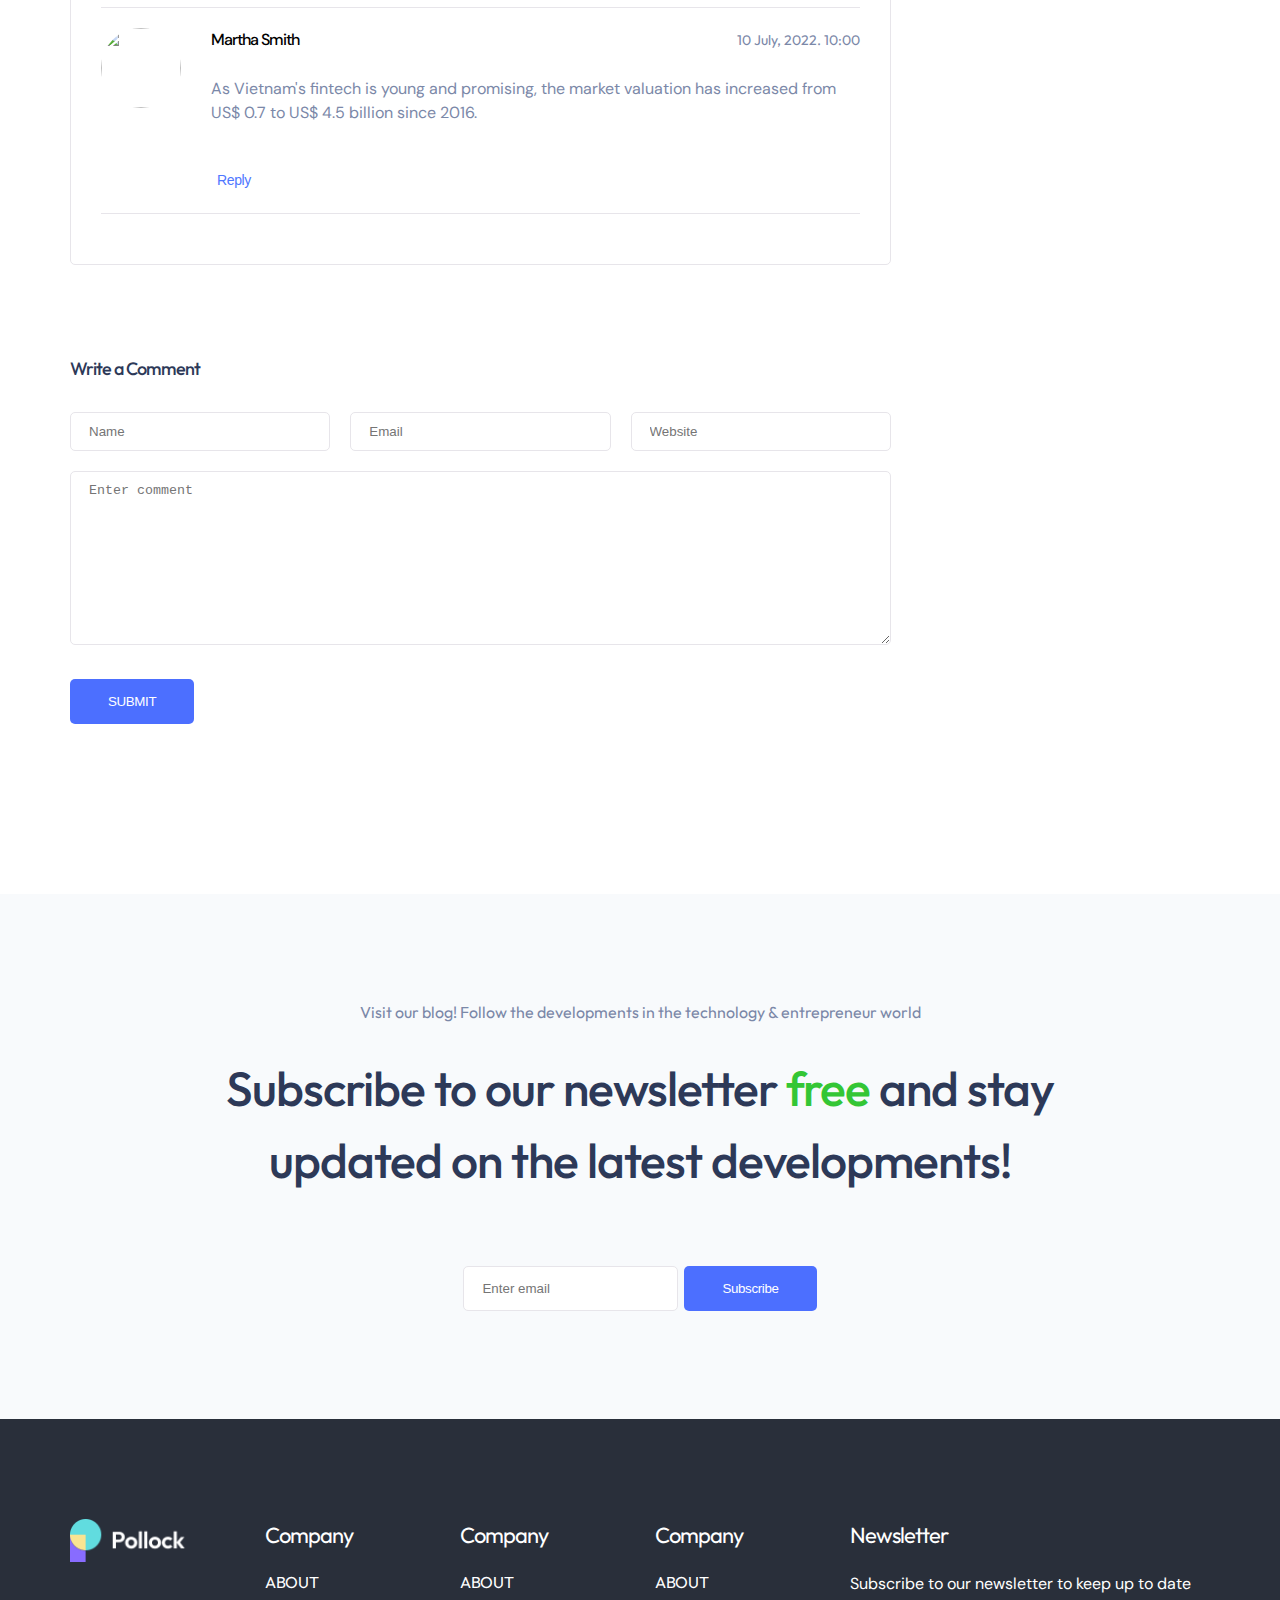
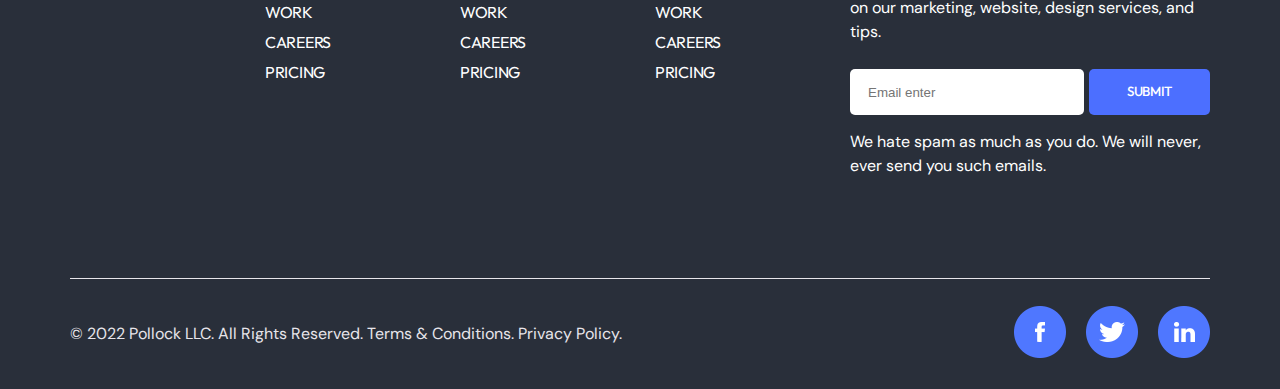
==== commit 01366887: "feact : router" ====
--- a/page_blog_single_post.html
+++ b/page_blog_single_post.html
@@ -38,16 +38,16 @@
             <ul class="main-nav__list gap-30 unstyled d-flex align-center">
               <li class="main-nav__item">
                 <a
-                  href=""
+                  href="./index.html"
                   class="main-nav__link f-outfit hsub-2 color-text-light decoration-none"
                   >Home</a
                 >
               </li>
               <li class="main-nav__item">
                 <a
-                  href=""
+                  href="./page_portfolio.html"
                   class="main-nav__link f-outfit hsub-2 color-text-light decoration-none"
-                  >Services</a
+                  >Our Work</a
                 >
               </li>
               <li class="main-nav__item">
@@ -59,14 +59,14 @@
               </li>
               <li class="main-nav__item">
                 <a
-                  href=""
+                  href="./page_shop_single_product.html"
                   class="main-nav__link f-outfit hsub-2 color-text-light decoration-none"
                   >Pages</a
                 >
               </li>
               <li class="main-nav__item">
                 <a
-                  href=""
+                  href="./page_blog_v1.html"
                   class="main-nav__link f-outfit hsub-2 color-text-light decoration-none"
                   >Blog</a
                 >
--- a/assets/css/header.css
+++ b/assets/css/header.css
@@ -1,4 +1,7 @@
 .header{
+    max-height: 950px;
+}
+.header-main{
     padding: 16px 0;
 }
 .header-logo__image{
@@ -16,3 +19,14 @@
 .banner__title{
     margin-bottom: 30px;
 }
+.banner-action{
+    margin-top: 70px;   
+}
+.button__play{
+    padding: 15px 16px;
+}
+.banner-user__image{
+}
+.service-wrapper{
+    margin-top: 80px;
+}--- a/assets/css/helper.css
+++ b/assets/css/helper.css
@@ -33,6 +33,9 @@
 }
 .justify-between{
     justify-content: space-between;
+}
+.justify-end{
+    justify-content: end;
 }
 .align-center{
     align-items: center;
@@ -64,8 +67,14 @@
 .gap-20{
     gap: 20px;
 }
+.gap-40{
+    gap: 40px;
+}
 .gap-50{
     gap: 50px;
+}
+.gap-column-50{
+    gap: 50px 0;
 }
 .gap-65{
     gap: 65px 0;
@@ -162,14 +171,35 @@
     padding: 100px 0;
 }
 
+/* 
+margin
+*/
+.mt-120{
+    margin-top: 120px;
+}
+.mt-30{
+    margin-top: 30px;
+}
+.mt-80{
+    margin-top: 80px;
+}
+.mt-100{
+    margin-top: 100px;
+}
 
 /* radius */
 .radius-small {
     border-radius: 5px;
 }
+.radius-normal{
+    border-radius: 12px;
+}
 .radius-medium{
     border-radius: 20px;
 }
+.radius-medium__secondary{
+    border-radius: 40px;
+}
 .radius-big{
     border-radius: 50%;
 }
@@ -192,7 +222,9 @@
 }
 .border-bottom{
     border-bottom:  1px solid var(--color-text-gray);
-
+}
+.border-right{
+    border-right:  1px solid var(--color-text-gray);
 }
 /* button */
 
@@ -202,6 +234,7 @@
     font-weight: 500;
     line-height: 1.6;
     letter-spacing: -0.36px;
+    cursor: pointer;
 }
 .button-bg__primary{
     background-color: var(--bg-btn-blue);
@@ -236,4 +269,26 @@
     outline: none;
 }
 
-
+.box-text__small{
+    max-width: 770px;
+    margin: 0 auto;
+}
+
+.box-text__medium{
+    max-width: 870px;
+    margin: 0 auto;
+}
+.box-text__large{
+    max-width: 970px;
+    margin: 0 auto;
+}
+
+/* 
+float
+*/
+.f-right{
+    float: right;
+}
+.f-left{
+    float: left;
+}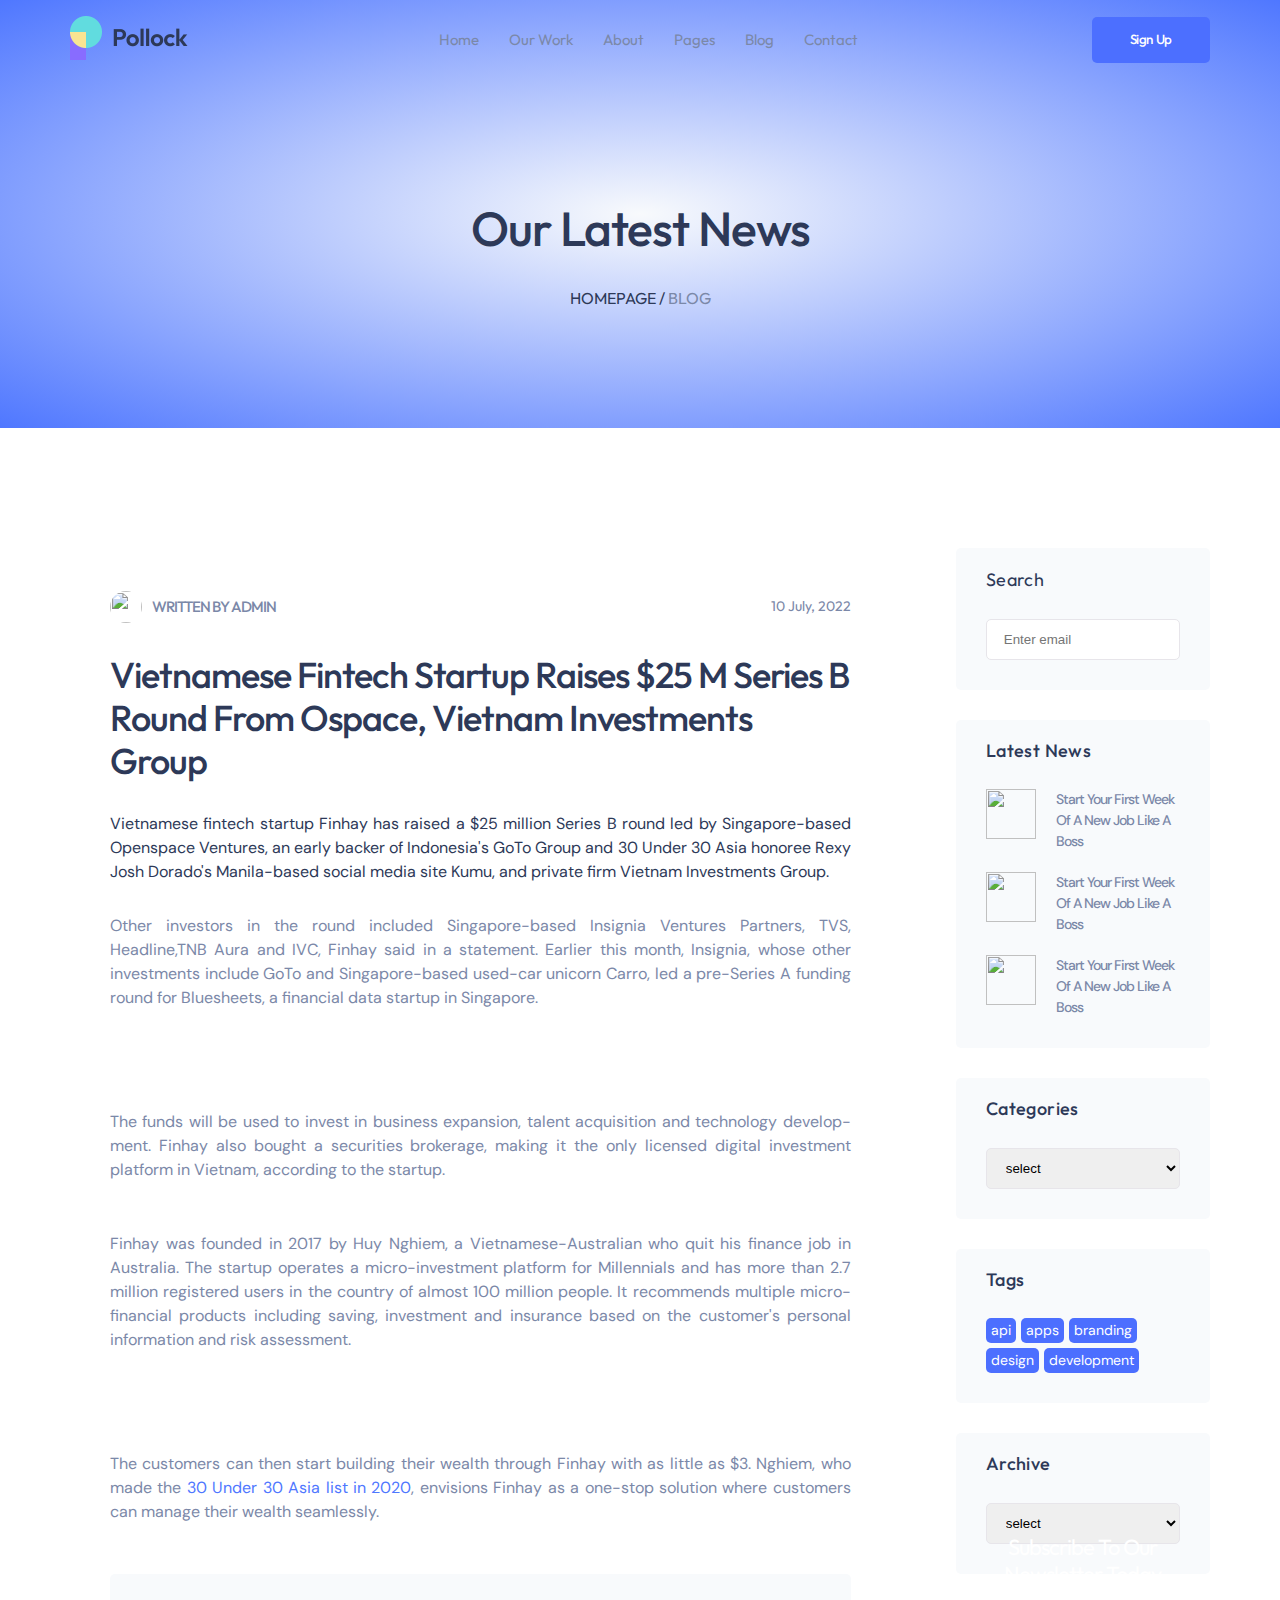
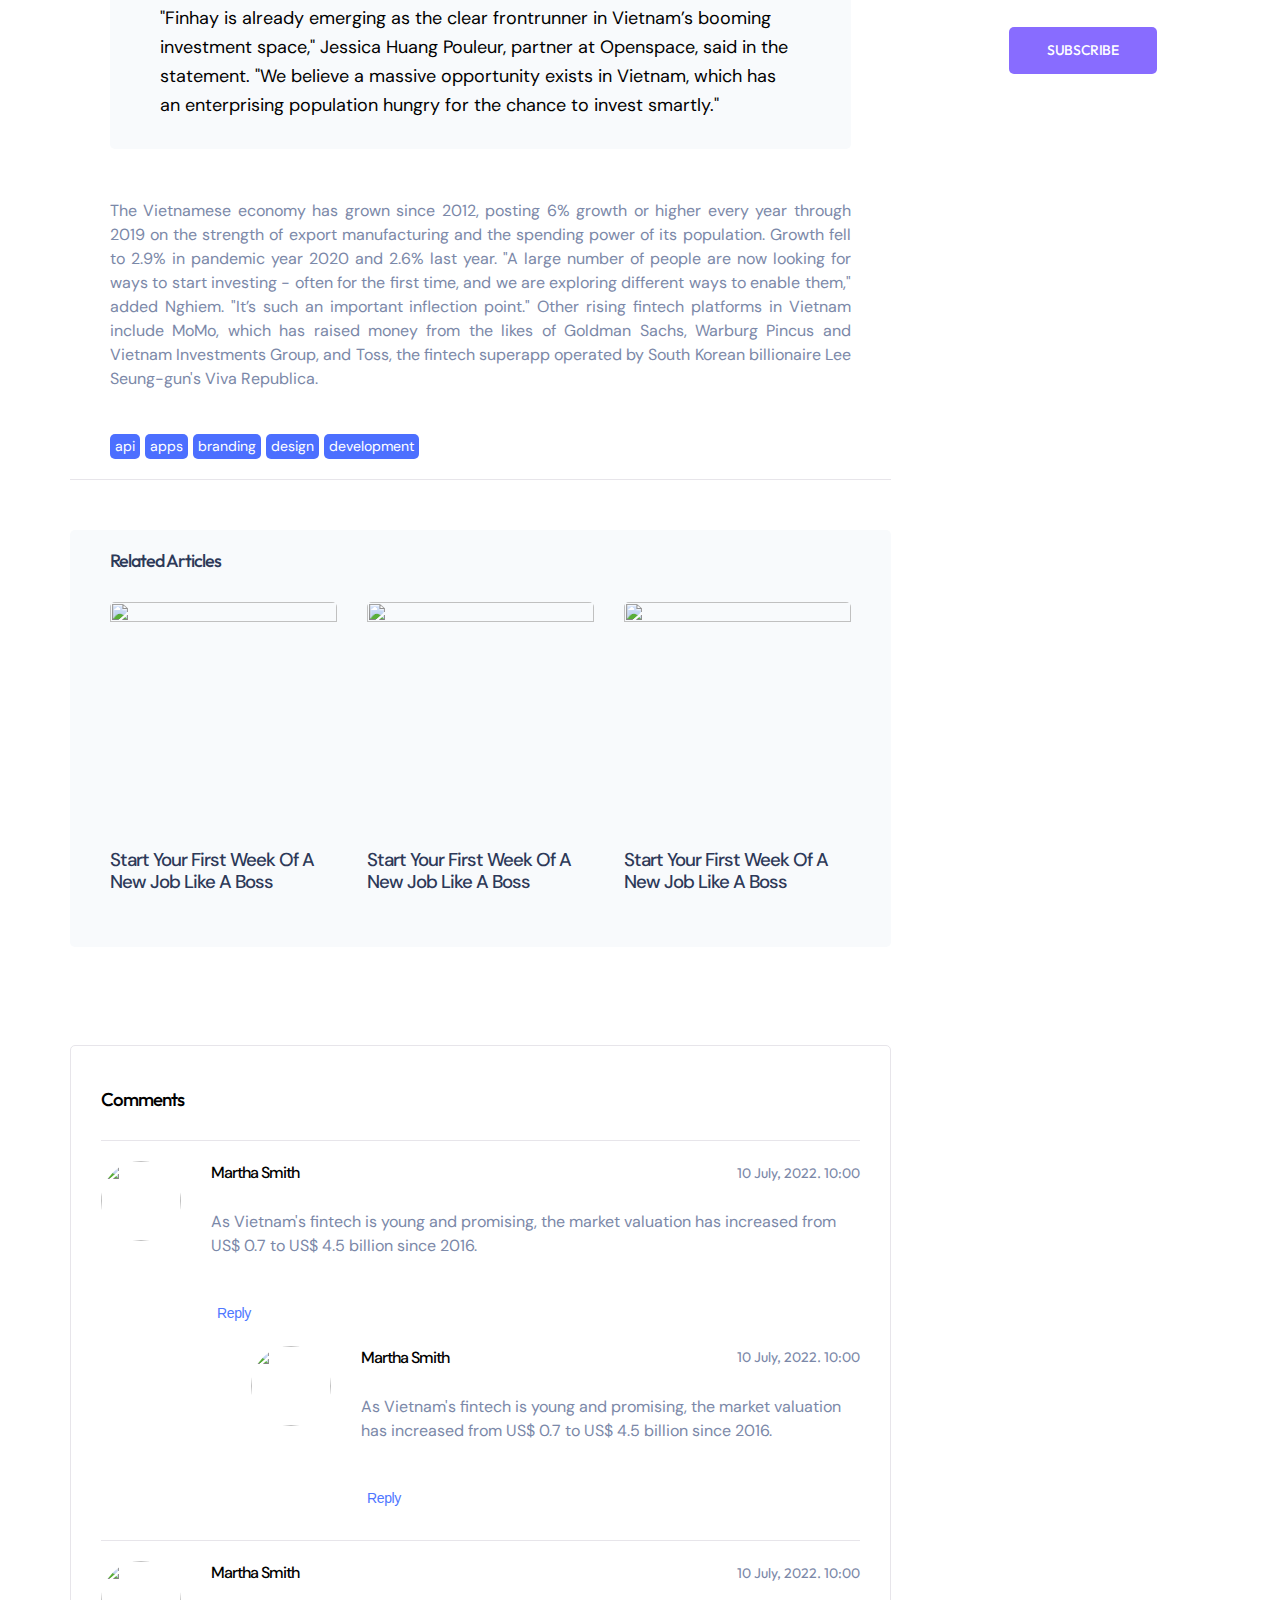
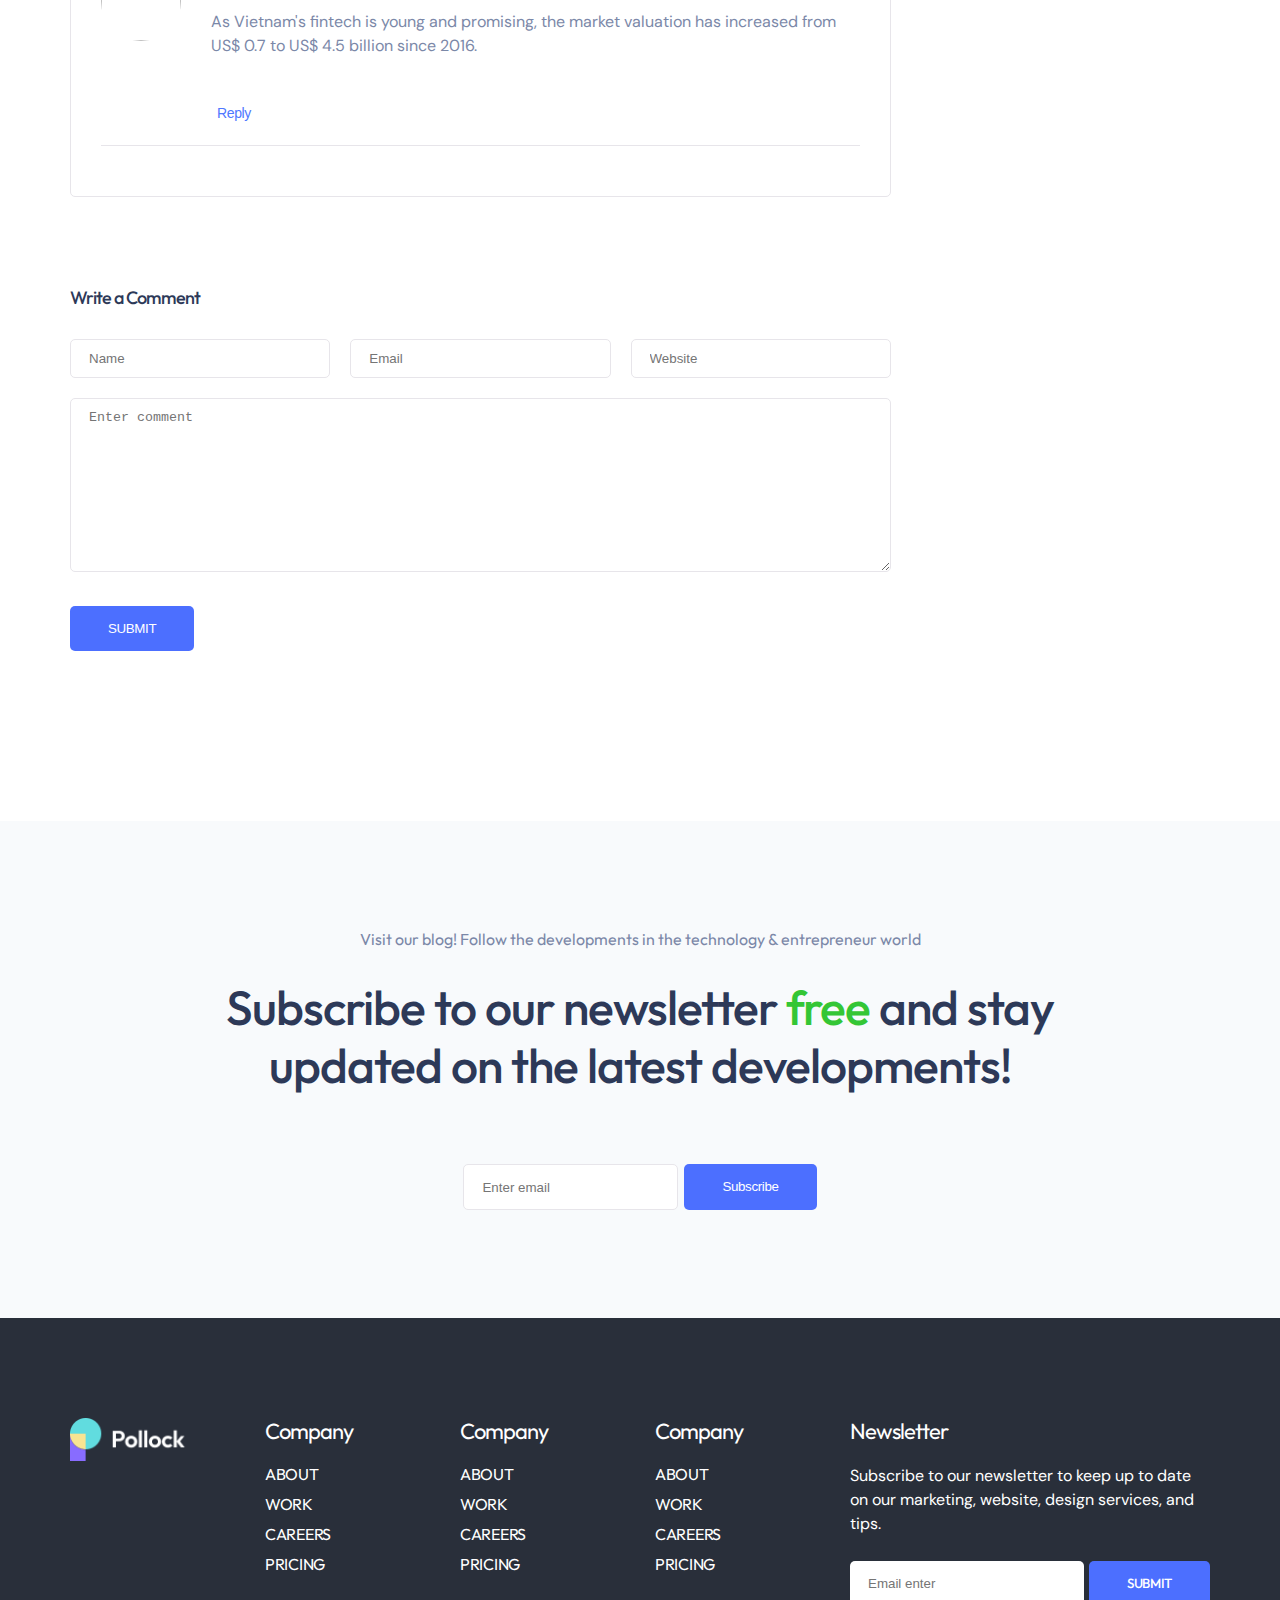
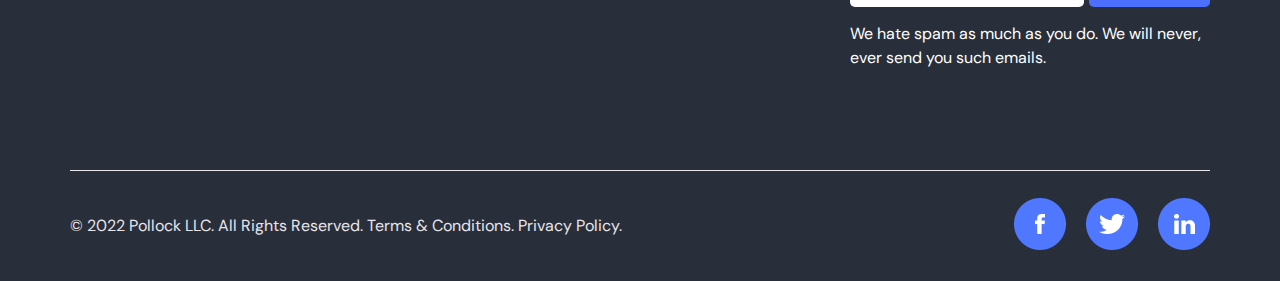
==== commit c9ae6348: "feact : edit class bem" ====
--- a/page_blog_single_post.html
+++ b/page_blog_single_post.html
@@ -97,7 +97,7 @@
             </div>
             <div class="header-action__item">
               <button
-                class="button f-outfit radius-small button-bg__primary button-spacing__primary"
+                class="button f-outfit radius-small button-bg--primary button-spacing--primary"
               >
                 Sign Up
               </button>
@@ -105,7 +105,7 @@
           </div>
         </div>
         <div class="header-banner text-center pb-120">
-          <h2 class="banner__title h2 color-text-heading">Our Latest News</h2>
+          <h2 class="banner-title h2 color-text-heading">Our Latest News</h2>
           <span
             class="banner-router f-outfit color-text-heading text-uppercase"
           >
@@ -248,17 +248,24 @@
                   <div
                     class="border-bottom card__footer d-flex justify-between align-center"
                   >
-                    <div class="d-flex gap-5">
-                      <button class="button button-bg__primary radius-small">
-                        fintech
-                      </button>
-                      <button class="button button-bg__primary radius-small">
-                        news
-                      </button>
-                      <button class="button button-bg__primary radius-small">
-                        technology
-                      </button>
-                    </div>
+                  <div class="list-tabs d-flex flex-wrap gap-5">
+                    <a href="" class="paragraph-3 list-tabs__link f-sans weight-400 decoration-none button-bg--primary radius-small">
+                      api
+                    </a>
+                    <a href="" class="paragraph-3 list-tabs__link f-sans weight-400 decoration-none button-bg--primary radius-small">
+                      apps
+                    </a>
+                    <a href="" class="paragraph-3 list-tabs__link f-sans weight-400 decoration-none button-bg--primary radius-small">
+                      branding
+                    </a>
+                    <a href="" class="paragraph-3 list-tabs__link f-sans weight-400 decoration-none button-bg--primary radius-small">
+                      design
+                    </a>
+                    <a href="" class="paragraph-3 list-tabs__link f-sans weight-400 decoration-none button-bg--primary radius-small">
+                      development 
+                    </a>
+                
+                  </div>
                     <ul class="card-icon unstyled d-flex">
                       <li class="card-icon__item">
                         <a href="" class="color-text-light">
@@ -319,7 +326,7 @@
                       </div>
                     </div>
                 </div>
-                <div class="comment-wrapper border-solid__light radius-small">
+                <div class="comment-wrapper border-solid--light radius-small">
                     <h3 class="comment__title">Comments</h3>
                     <div class="comment__item gap-30 border-top d-flex">
                       <div class="comment__figure">
@@ -416,14 +423,14 @@
                             Write a Comment
                         </h3>
                         <div class="d-flex justify-between gap-20">
-                            <input type="text" name="" id="" class="border-solid__light w-full input-outline__none radius-small input-spacing__medium" placeholder="Name">
-                            <input type="text" name="" id="" class="border-solid__light w-full input-outline__none radius-small input-spacing__medium" placeholder="Email">
-                            <input type="text" name="" id="" class="border-solid__light w-full input-outline__none radius-small input-spacing__medium" placeholder="Website">
+                            <input type="text" name="" id="" class="border-solid--light w-full input-outline--none radius-small input-spacing--medium" placeholder="Name">
+                            <input type="text" name="" id="" class="border-solid--light w-full input-outline--none radius-small input-spacing--medium" placeholder="Email">
+                            <input type="text" name="" id="" class="border-solid--light w-full input-outline--none radius-small input-spacing--medium" placeholder="Website">
                         </div>
                         <div class="">
-                            <textarea placeholder="Enter comment" class="radius-small input-spacing__medium form-input__text input-outline__none w-full border-solid__light" name="" id="" cols="30" rows="10"></textarea>
-                        </div>
-                        <button class="button button-spacing__primary button-bg__primary radius-small text-uppercase ">
+                            <textarea placeholder="Enter comment" class="radius-small input-spacing--medium form-input__text input-outline--none w-full border-solid--light" name="" id="" cols="30" rows="10"></textarea>
+                        </div>
+                        <button class="button button-spacing--primary button-bg--primary radius-small text-uppercase ">
                             Submit
                         </button>
                   </form>
@@ -438,11 +445,11 @@
                       Search
                     </label>
                     <div
-                      class="input-group bg-white d-flex justify-between border-solid__light radius-small"
+                      class="input-group bg-white d-flex justify-between border-solid--light radius-small"
                     >
                       <input
                         type="text"
-                        class="input-group__input input input-outline__none"
+                        class="input-group__input input input-outline--none"
                         placeholder="Enter email"
                         name=""
                         id=""
@@ -464,9 +471,11 @@
                         alt=""
                         class="popup__image"
                       />
-                      <h4 class="popup__title f-sans hsub-3">
-                        Start Your First Week Of A New Job Like A Boss
-                      </h4>
+                      <h4 class="popup-title ">
+                        <a class="f-sans hsub-3 color-text-light decoration-none" href="">
+                          Start Your First Week Of A New Job Like A Boss
+                        </a>
+                       </h4>
                     </div>
                     <div class="list-popup__item gap-20 d-flex">
                       <img
@@ -474,9 +483,11 @@
                         alt=""
                         class="popup__image"
                       />
-                      <h4 class="popup__title f-sans hsub-3">
-                        Start Your First Week Of A New Job Like A Boss
-                      </h4>
+                      <h4 class="popup-title ">
+                        <a class="f-sans hsub-3 color-text-light decoration-none" href="">
+                          Start Your First Week Of A New Job Like A Boss
+                        </a>
+                       </h4>
                     </div>
                     <div class="list-popup__item gap-20 d-flex">
                       <img
@@ -484,8 +495,10 @@
                         alt=""
                         class="popup__image"
                       />
-                      <h4 class="popup__title f-sans hsub-3">
-                        Start Your First Week Of A New Job Like A Boss
+                      <h4 class="popup-title ">
+                       <a class="f-sans hsub-3 color-text-light decoration-none" href="">
+                         Start Your First Week Of A New Job Like A Boss
+                       </a>
                       </h4>
                     </div>
                   </div>
@@ -497,35 +510,33 @@
                   <select
                     name=""
                     id=""
-                    class="w-full border-solid__light select-group radius-small"
+                    class="w-full border-solid--light select-group radius-small"
                   >
                     <option value="">select</option>
                   </select>
                 </div>
-
+  
                 <div class="aside-item bg-light radius-small">
                   <h3 class="aside-item__title f-outfit h6 color-text-heading">
                     Tags
                   </h3>
                   <div class="list-tabs d-flex flex-wrap gap-5">
-                    <button class="button button-bg__primary radius-small">
+                    <a href="" class="paragraph-3 list-tabs__link f-sans weight-400 decoration-none button-bg--primary radius-small">
                       api
-                    </button>
-                    <button class="button button-bg__primary radius-small">
+                    </a>
+                    <a href="" class="paragraph-3 list-tabs__link f-sans weight-400 decoration-none button-bg--primary radius-small">
                       apps
-                    </button>
-                    <button class="button button-bg__primary radius-small">
+                    </a>
+                    <a href="" class="paragraph-3 list-tabs__link f-sans weight-400 decoration-none button-bg--primary radius-small">
                       branding
-                    </button>
-                    <button class="button button-bg__primary radius-small">
+                    </a>
+                    <a href="" class="paragraph-3 list-tabs__link f-sans weight-400 decoration-none button-bg--primary radius-small">
                       design
-                    </button>
-                    <button class="button button-bg__primary radius-small">
-                      design
-                    </button>
-                    <button class="button button-bg__primary radius-small">
-                      design
-                    </button>
+                    </a>
+                    <a href="" class="paragraph-3 list-tabs__link f-sans weight-400 decoration-none button-bg--primary radius-small">
+                      development 
+                    </a>
+                
                   </div>
                 </div>
                 <div class="aside-item bg-light radius-small">
@@ -535,7 +546,7 @@
                   <select
                     name=""
                     id=""
-                    class="w-full border-solid__light select-group radius-small"
+                    class="w-full border-solid--light select-group radius-small"
                   >
                     <option value="">select</option>
                   </select>
@@ -548,7 +559,7 @@
                     alt=""
                     class="radius-small"
                   />
-
+  
                   <div
                     class="figure-text align-center absolute d-flex flex-column"
                   >
@@ -556,7 +567,7 @@
                       Subscribe To Our Newsletter Today
                     </h5>
                     <button
-                      class="button button-bg__secondary text-uppercase f-outfit hsub-3 button-spacing__primary radius-small"
+                      class="button button-bg__secondary text-uppercase f-outfit hsub-3 button-spacing--primary radius-small"
                     >
                       Subscribe
                     </button>
@@ -585,10 +596,10 @@
                   placeholder="Enter email"
                   name=""
                   id=""
-                  class="radius-small input-email__input input-outline__none border-solid__light"
+                  class="radius-small input-email__input input-outline--none border-solid--light"
                 />
                 <button
-                  class="button button-bg__primary radius-small button-spacing__primary"
+                  class="button button-bg--primary radius-small button-spacing--primary"
                 >
                   Subscribe
                 </button>
@@ -738,10 +749,10 @@
                   name=""
                   id=""
                   placeholder="Email enter"
-                  class="input radius-small input-outline__none border-solid__light input-spacing__medium w-full"
+                  class="input radius-small input-outline--none border-solid--light input-spacing--medium w-full"
                 />
                 <button
-                  class="button radius-small button-bg__primary button-spacing__primary text-uppercase f-outfit"
+                  class="button radius-small button-bg--primary button-spacing--primary text-uppercase f-outfit"
                 >
                   Submit
                 </button>
--- a/assets/css/header.css
+++ b/assets/css/header.css
@@ -12,18 +12,17 @@
 
 .header-action__icon{
     width: 24px;
-    height: 24px;
 }
 
 
-.banner__title{
+.banner-title{
     margin-bottom: 30px;
 }
 .banner-action{
     margin-top: 70px;   
 }
 .button__play{
-    padding: 15px 16px;
+    padding: 18px 20px;
 }
 .banner-user__image{
 }
--- a/assets/css/helper.css
+++ b/assets/css/helper.css
@@ -12,6 +12,9 @@
 }
 .d-block{
     display: block;
+}
+.inline-block{
+    display: inline-block;
 }
 .d-none{
     display: none;
@@ -96,6 +99,7 @@
 /* typography */
 .h0{
     font-size: 72px;
+    line-height: 1.2;
 }
 .h1{
     font-size: 64px;
@@ -174,14 +178,26 @@
 /* 
 margin
 */
+.mt-10{
+    margin-top: 10px;
+}
+.mt-20{
+    margin-top: 20px;
+}
+.mt-30{
+    margin-top: 30px;
+}
+.mt-40{
+    margin-top: 40px;
+}
+.mt-50{
+    margin-top: 50px;
+}
+.mt-80{
+    margin-top: 80px;
+}
 .mt-120{
     margin-top: 120px;
-}
-.mt-30{
-    margin-top: 30px;
-}
-.mt-80{
-    margin-top: 80px;
 }
 .mt-100{
     margin-top: 100px;
@@ -213,7 +229,7 @@
 /* 
 border color
 */
-.border-solid__light {
+.border-solid--light {
     border: 1px solid var(--color-text-gray);
 
 }
@@ -236,7 +252,7 @@
     letter-spacing: -0.36px;
     cursor: pointer;
 }
-.button-bg__primary{
+.button-bg--primary{
     background-color: var(--bg-btn-blue);
     color: var(--color-white);
 }
@@ -255,17 +271,17 @@
 .button-style__secondary{
     padding: 12px 20px;
 }
-.button-spacing__primary{
+.button-spacing--primary{
     padding: 12px 38px;
 }
 
 .input{
     border: none;
 }
-.input-spacing__medium{
+.input-spacing--medium{
     padding: 11px 18px;
 }
-.input-outline__none{
+.input-outline--none{
     outline: none;
 }
 
@@ -274,11 +290,11 @@
     margin: 0 auto;
 }
 
-.box-text__medium{
+.box-text--medium{
     max-width: 870px;
     margin: 0 auto;
 }
-.box-text__large{
+.box-text--large{
     max-width: 970px;
     margin: 0 auto;
 }
--- a/assets/css/page_blog_single_post.css
+++ b/assets/css/page_blog_single_post.css
@@ -60,6 +60,9 @@
 .popup__title{
     line-height: 1.7;
     letter-spacing: -0.3px;
+}
+.list-tabs__link{
+    padding: 2px 5px;
 }
 
 .select-group{
